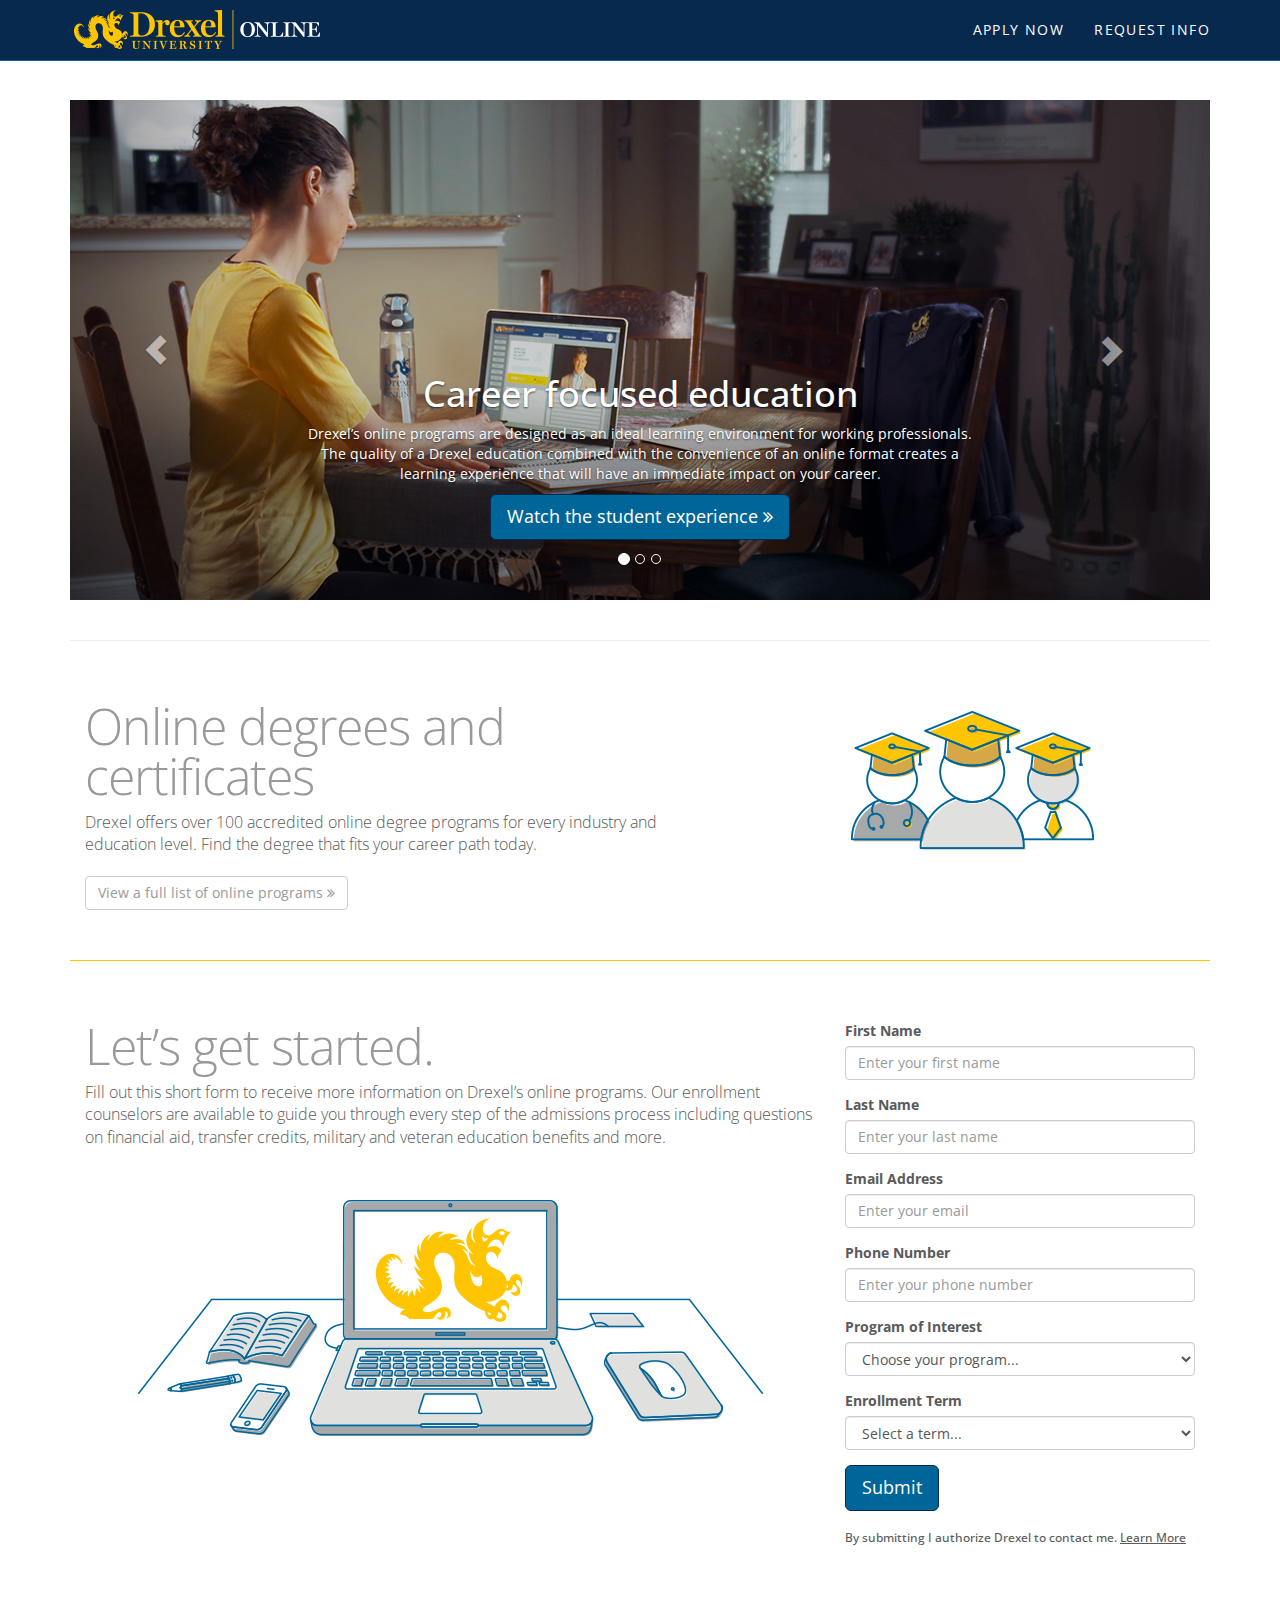
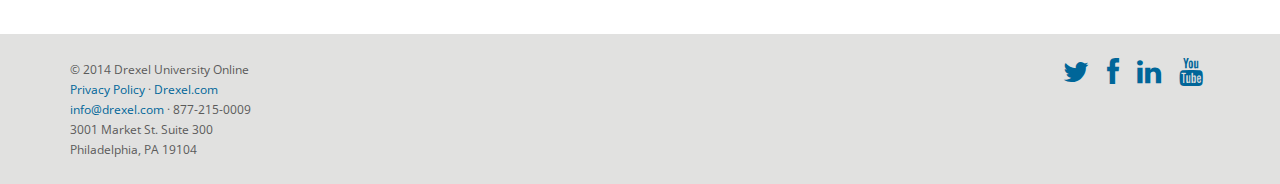
==== index-v2.html @ 42f7f152 "video uploads" ====
<!DOCTYPE html>
<html lang="en">
  <head>
    <meta charset="utf-8">
    <meta http-equiv="X-UA-Compatible" content="IE=edge">
    <meta name="viewport" content="width=device-width, initial-scale=1">
    <title>The Drexel Online Difference</title>

    <!-- Bootstrap -->
    <link href="css/bootstrap.min.css" rel="stylesheet">


    <!-- HTML5 Shim and Respond.js IE8 support of HTML5 elements and media queries -->
    <!-- WARNING: Respond.js doesn't work if you view the page via file:// -->
    <!--[if lt IE 9]>
      <script src="https://oss.maxcdn.com/libs/html5shiv/3.7.0/html5shiv.js"></script>
      <script src="https://oss.maxcdn.com/libs/respond.js/1.4.2/respond.min.js"></script>
    <![endif]-->
 <!-- Custom styles for this template -->
    <link href="css/custom.css" rel="stylesheet">
        <!-- Font Awesome -->
    <link href="fa/css/font-awesome.min.css" rel="stylesheet">
    <link href='http://fonts.googleapis.com/css?family=Open+Sans:400italic,400,700' rel='stylesheet' type='text/css'>

  </head>
<!-- NAVBAR
================================================== -->
  <body>
    <div class="navbar-wrapper">
      <div class="container">

        <div class="navbar navbar-inverse navbar-fixed-top" role="navigation">
          <div class="container">
            <div class="navbar-header">
              <button type="button" class="navbar-toggle" data-toggle="collapse" data-target=".navbar-collapse">
                <span class="sr-only">Toggle navigation</span>
                <span class="icon-bar"></span>
                <span class="icon-bar"></span>
                <span class="icon-bar"></span>
              </button>
              <a class="navbar-brand" href="#"><img class="img-responsive center-block" src="images/duo-logo.png" alt="Drexel University Online"> </a>
            </div>
            <div class="navbar-collapse collapse">
              <ul class="nav navbar-nav navbar-right allcaps">
                <li><a href="http://www.drexel.com/online-degrees/apply.aspx">Apply Now</a></li>
                <li><a href="#rmi">Request Info</a></li>
                
              </ul>
            </div>
          </div>
        </div>

      </div>
    </div>
    
      <div class="container">

<!-- START THE HERO IMAGE -->
        <div class="row">
          <div class="col-md-12">
    <!-- Carousel
    ================================================== -->
    <div id="myCarousel" class="carousel slide" data-ride="carousel">
      <!-- Indicators -->
      <ol class="carousel-indicators">
        <li data-target="#myCarousel" data-slide-to="0" class="active"></li>
        <li data-target="#myCarousel" data-slide-to="1"></li>
        <li data-target="#myCarousel" data-slide-to="2"></li>
      </ol>
      <div class="carousel-inner">
        <div class="item active">
          <img src="images/slide1.jpg" alt="Student experience">
          <div class="container">
            <div class="carousel-caption">
              <h1>Career focused education</h1>
              <p>Drexel&rsquo;s online programs are designed as an ideal learning environment for working professionals. The quality of a Drexel education combined with the convenience of an online format creates a learning experience that will have an immediate impact on your career.</p>
              <p><a class="btn btn-primary btn-lg" href="https://www.youtube.com/watch?v=v9ktW3NA2yA&feature=youtu.be" data-toggle="lightbox">
  Watch the student experience <i class="fa fa-angle-double-right"></i></a></p>
            </div>
          </div>
        </div>
        <div class="item">
        <img src="images/slide2.jpg" alt="Partner experience">
          <div class="container">
            <div class="carousel-caption">
              <h1>Friends in high places</h1>
              <p>Building on the foundation of one of the most successful cooperative education programs, Drexel Online has partnered with over 600 organizations to offer employees reduced tuition rates and opportunities for professional development. Through these relationships, Drexel is able to cater curriculum to industry demands, and ensure that students are highly qualified upon graduation.</p>
              <p><a class="btn btn-primary btn-lg" href="http://www.youtube.com/watch?v=HzpgkCZdiCY&feature=youtu.be" data-toggle="lightbox">
  Watch the partner experience <i class="fa fa-angle-double-right"></i></a></p>
            </div>
          </div>
        </div>
        <div class="item">
          <img src="images/slide3.jpg" alt="Faculty experience">
          <div class="container">
            <div class="carousel-caption">
              <h1>The best of both worlds</h1>
              <p>With a growing 124 acre campus in Philadelphia, Drexel University is a regionally accredited, comprehensive global research institution. Drexel offers over 100 programs online in health care, technology, business, engineering, education and more. With the same renowned faculty, curriculum, and degree available on-campus or online, Drexel offers quality education for working professionals.</p>
              <p><a class="btn btn-primary btn-lg" href="https://www.youtube.com/watch?v=LhX15o3gxD0&feature=youtu.be" data-toggle="lightbox">
  Watch the faculty experience <i class="fa fa-angle-double-right"></i>
</a></p>

            </div>
          </div>
        </div>
      </div>
      <a class="left carousel-control" href="#myCarousel" role="button" data-slide="prev"><span class="glyphicon glyphicon-chevron-left"></span></a>
      <a class="right carousel-control" href="#myCarousel" role="button" data-slide="next"><span class="glyphicon glyphicon-chevron-right"></span></a>
    </div><!-- /.carousel -->

    


          </div>
        </div>
      </div>
  

    <!-- Wrap the rest of the page in another container to center all the content. -->

    <div class="container" id="about">

<!-- START THE FEATURETTES -->
 <hr class="featurette-divider">

      <div class="row featurette">
        <div class="col-md-7">
          <h2 class="featurette-heading text-muted">Online degrees and certificates</h2>
          <p class="lead">Drexel offers over 100 accredited online degree programs for every industry and education level. Find the degree that fits your career path today.</p>
          <p><a class="btn btn-default" href="http://www.drexel.com/online-degrees/degrees.aspx" role="button">View a full list of online programs <i class="fa fa-angle-double-right"></i></a></p>
        </div>
        <div class="col-md-5">
          <img class="featurette-image img-responsive center-block" src="images/icon3.png" alt="Laptop">
        </div>
      </div>


     
      <hr class="featurette-hr">

      <div class="row featurette">
        <div class="col-md-8">
          <h2 class="featurette-heading text-muted" id="rmi">Let&rsquo;s get started.</h2>
          <p class="lead">Fill out this short form to receive more information on Drexel&rsquo;s online programs. Our enrollment counselors are available to guide you through every step of the admissions process including questions on financial aid, transfer credits, military and veteran education benefits and more.</p>
                   <img class="featurette-image img-responsive center-block" src="images/rmi-icon.png" alt="Phone and Letter">
        </div>

        <!-- REQUEST MORE INFORMATION FORM HERE -->

        <div class="col-md-4">
<form class="rmi" role="form">
  <div class="form-group">
    <label for="InputFname1">First Name</label>
    <input type="text" class="form-control" id="InputFname1" placeholder="Enter your first name">
  </div>
    <div class="form-group">
    <label for="InputLname1">Last Name</label>
    <input type="text" class="form-control" id="InputLname1" placeholder="Enter your last name">
  </div>
  <div class="form-group">
    <label for="InputEmail1">Email Address</label>
    <input type="email" class="form-control" id="InputEmail1" placeholder="Enter your email">
  </div>
  <div class="form-group">
    <label for="InputPhone1">Phone Number</label>
    <input type="tel" class="form-control" id="InputPhone1" placeholder="Enter your phone number">
  </div>
  <div class="form-group">
    <label for="InputDegree1">Program of Interest</label>
  <select name="ctl00$cpSidebar$shortRMI$ddlProgram" onchange="$.fn.popUpSubmitOverlay();setTimeout('__doPostBack(\'ctl00$cpSidebar$shortRMI$ddlProgram\',\'\')', 0)" id="ctl00_cpSidebar_shortRMI_ddlProgram" class="form-control SFid~00N30000001Zg5C~~ dynamicDropdown inputError" title="Please pick a program" required="required">
    <option selected="selected" value="" disabled="disabled">Choose your program...</option>
    <option value="69   ">Adult-Gerontology Acute Care Nurse Practitioner Post-Graduate Certificate</option>
    <option value="75   ">Advanced Certificate of Information Studies and Technology</option>
    <option value="101  ">BS in Business Administration</option>
    <option value="66   ">BS in Communication</option>
    <option value="39   ">BS in Communications and Applied Technology</option>
    <option value="41   ">BS in Computing and Security Technology</option>
    <option value="86   ">BS in Criminology and Justice Studies</option>
    <option value="58   ">BS in Education</option>
    <option value="73   ">BS in General Studies - Individualized Studies</option>
    <option value="43   ">BS in General Studies with a minor in Business</option>
    <option value="62   ">BS in Health Services Administration</option>
    <option value="84   ">BS in Professional Studies</option>
    <option value="95   ">BS in Property Management</option>
    <option value="56   ">BS in Psychology</option>
    <option value="179">Certificate in Advanced Practice in Hand and Upper Quarter Rehabilitation</option>
    <option value="163">Certificate in Advanced Practice in Pediatric Rehabilitation</option>
    <option value="65   ">Certificate in Complementary and Integrative Therapies</option>
    <option value="76   ">Certificate in Computing Security Technology</option>
    <option value="109  ">Certificate in Creativity and Innovation</option>
    <option value="165">Certificate in Cybersecurity, Law and Policy</option>
    <option value="108  ">Certificate in Emergency Management</option>
    <option value="32   ">Certificate in Epidemiology and Biostatistics</option>
    <option value="140">Certificate in Forensic Trends and Issues in Contemporary Healthcare</option>
    <option value="142">Certificate in Fundamentals of Property Management   </option>
    <option value="105  ">Certificate in Gaming and Casino Operation</option>
    <option value="149">Certificate in Global Health</option>
    <option value="57   ">Certificate in Healthcare Informatics</option>
    <option value="166">Certificate in Integrated Nursing Care of Autism Spectrum Disorders</option>
    <option value="153">Certificate in LGBT Health</option>
    <option value="92   ">Certificate in Mathematics Learning and Teaching</option>
    <option value="74   ">Certificate in Medical Billing and Coding</option>
    <option value="162">Certificate in Medical Product Design and Device Development</option>
    <option value="60   ">Certificate in Retail Leadership</option>
    <option value="181">Certificate of Advanced Study in Holistic Hospice and Palliative Care</option>
    <option value="177">Certificate of Advanced Study in Integrative Addiction Therapies</option>
    <option value="52   ">Certificate of Study in Clinical Research</option>
    <option value="183">Doctor of Health Science in Rehabilitation Sciences</option>
    <option value="132  ">Doctor of Nursing Practice</option>
    <option value="176">Doctor of Nursing Practice Cohort</option>
    <option value="158">Ed.D. in Educational Leadership and Management</option>
    <option value="148">Family Nurse Practitioner Post-Graduate Certificate</option>
    <option value="178">Graduate Certificate Applied Behavior Analysis</option>
    <option value="141">Graduate Certificate in Adult Education (SoTAPS UG)</option>
    <option value="112  ">Graduate Certificate in Advanced Teaching and Curriculum</option>
    <option value="123  ">Graduate Certificate in Autism Spectrum Disorders</option>
    <option value="110  ">Graduate Certificate in Community College Admin and Leadership</option>
    <option value="97   ">Graduate Certificate in Construction Management</option>
    <option value="106  ">Graduate Certificate in Creativity and Innovation</option>
    <option value="102  ">Graduate Certificate in E-Learning Leadership</option>
    <option value="152">Graduate Certificate in Educational Policy</option>
    <option value="03   ">Graduate Certificate in Engineering Management</option>
    <option value="107  ">Graduate Certificate in Gaming and Casino Operations</option>
    <option value="174">Graduate Certificate in Health Care Compliance</option>
    <option value="104  ">Graduate Certificate in Homeland Security Management</option>
    <option value="127  ">Graduate Certificate in Learning in Game-Based Environments</option>
    <option value="175">Graduate Certificate in NCAA Compliance and Sports Law</option>
    <option value="103  ">Graduate Certificate in Real Estate</option>
    <option value="133  ">Graduate Certificate in Special Education Leadership</option>
    <option value="111  ">Graduate Certificate in Student Development and Affairs</option>
    <option value="113  ">Graduate Certificate in Sustainable Green Construction</option>
    <option value="128  ">Graduate Education Non-Matriculated</option>
    <option value="138  ">Graduate Intern Teaching Certification - Secondary</option>
    <option value="34   ">Graduate Intern Teaching Certification – Grades PreK-4 Education</option>
    <option value="151">Human Resource Development Certificate</option>
    <option value="67   ">Innovation and Intra/Entrepreneurship in Advanced Nursing Practice Post-Graduate Certificate</option>
    <option value="188">M.S. in Applied Behavior Analysis</option>
    <option value="192">Master Health Administration</option>
    <option value="168">Master of Legal Studies</option>
    <option value="01   ">MBA</option>
    <option value="16   ">MHS in Physician Assistant Post-Professional Master’s Program</option>
    <option value="85   ">MS in Arts Administration</option>
    <option value="124  ">MS in Clinical Research for Health Professionals</option>
    <option value="12   ">MS in Clinical Research Organization and Management</option>
    <option value="98   ">MS in Communication</option>
    <option value="46   ">MS in Computer Science</option>
    <option value="93   ">MS in Construction Management</option>
    <option value="134  ">MS in Creativity and Innovation</option>
    <option value="155">MS in Education Improvement and Transformation</option>
    <option value="53   ">MS in Educational Administration &amp; Leadership (Principal Certifications Available) </option>
    <option value="05   ">MS in Electrical Engineering</option>
    <option value="04   ">MS in Engineering Management</option>
    <option value="100  ">MS in Engineering Technology</option>
    <option value="54   ">MS in Global and International Education</option>
    <option value="130  ">MS in Health Informatics</option>
    <option value="45   ">MS in Higher Education</option>
    <option value="91   ">MS in Hospitality Management</option>
    <option value="77   ">MS in Human Resource Development</option>
    <option value="10   ">MS in Information Systems</option>
    <option value="78   ">MS in Learning Technologies</option>
    <option value="11   ">MS in Library and Information Science</option>
    <option value="79   ">MS in Mathematics Learning and Teaching</option>
    <option value="88   ">MS in Professional Studies</option>
    <option value="87   ">MS in Project Management</option>
    <option value="94   ">MS in Property Management</option>
    <option value="49   ">MS in Software Engineering - Computer Science</option>
    <option value="50   ">MS in Software Engineering - IST</option>
    <option value="96   ">MS in Special Education</option>
    <option value="80   ">MS in Sport Management</option>
    <option value="180">MS in Systems Engineering</option>
    <option value="71   ">MS in Teaching, Learning and Curriculum: Advanced Studies Track</option>
    <option value="38   ">MS in Teaching, Learning and Curriculum: Teacher Certification Track - Grades PreK-4 Education</option>
    <option value="137  ">MS in Teaching, Learning and Curriculum: Teacher Certification Track - Secondary Education</option>
    <option value="182">MS in Television Management</option>
    <option value="18   ">MSN Adult-Gerontology Acute Care Nurse Practitioner</option>
    <option value="145">MSN Clinical Nurse Leader</option>
    <option value="146">MSN Family Nurse Practitioner</option>
    <option value="193">MSN in Adult-Gerontology Primary Care Nurse Practitioner</option>
    <option value="20   ">MSN in Clinical Trials Research</option>
    <option value="63   ">MSN in Innovation and Intra-Entrepreneurship in Advanced Nursing Practice</option>
    <option value="21   ">MSN in Leadership in Health Systems Management</option>
    <option value="22   ">MSN in Nursing Education and Faculty Role</option>
    <option value="187">MSN Pediatric Acute Care Nurse Practitioner</option>
    <option value="185">MSN Pediatric Primary Care and Pediatric Acute Care Nurse Practitioner (Dual Option)</option>
    <option value="131  ">MSN Pediatric Primary Care Nurse Practitioner</option>
    <option value="23   ">MSN Psychiatric Mental Health Nurse Practitioner</option>
    <option value="72   ">MSN Women’s Health/Gender Related Nurse Practitioner</option>
    <option value="68   ">Nursing Education and Faculty Role Post-Graduate Certificate</option>
    <option value="184">Pediatric Acute Care Nurse Practitioner Post-Graduate Certificate</option>
    <option value="147">Pediatric Primary Care Nurse Practitioner Post-Graduate Certificate</option>
    <option value="36   ">Post Bachelors Teaching Certification - Grades PreK-4 Education</option>
    <option value="14   ">Post-Bachelor’s Certificate in Leadership in Health Systems Management</option>
    <option value="15   ">Post-Bachelor’s Certificate in Nursing Education and Faculty Role</option>
    <option value="64   ">Post-Bachelors Certificate in Innovation and Intra/Entre in Advanced Practice</option>
    <option value="139  ">Post-Bachelors Teaching Certification - Secondary Education</option>
    <option value="116  ">Post-Master's Archival Studies Specialist Program</option>
    <option value="114  ">Post-Master's Competitive Intelligence/Knowledge Mgmt Studies Specialist Program</option>
    <option value="117  ">Post-Master's Digital Libraries Studies Specialist Program</option>
    <option value="115  ">Post-Master's Youth Services Specialist Program</option>
    <option value="156">Professional Development Certificates</option>
    <option value="70   ">Psychiatric Mental Health Nurse Practitioner Post-Graduate Certificate</option>
    <option value="129  ">Quantitative Principles for Clinical Research Certificate</option>
    <option value="31   ">RN-BSN</option>
    <option value="24   ">RN-MSN Bridge Program</option>
    <option value="154">School Principal Certification</option>
    <option value="118  ">Special Education Certification Program</option>
    <option value="35   ">Teaching - Instructional Tech Specialist Certificate</option>
    <option value="33   ">Teaching Certificate - TESL</option>
    <option value="164">Women's Health/Gender Related Nurse Practitioner Post-Graduate Certificate</option>
</select>
</div>
  <div class="form-group">
    <label for="InputTerm1">Enrollment Term</label>
<select name="ctl00$cpSidebar$shortRMI$ddlTerm" id="ctl00_cpSidebar_shortRMI_ddlTerm" title="Pick a term" required="required" class="form-control inputError">
    <option value="" disabled="disabled" selected="selected">Select a term...</option>
    <option value="201415">Fall 2014</option>
    <option value="201425">Winter 2015</option>
    <option value="201435">Spring 2015</option>
    <option value="201515">Fall 2015</option>
    <option value="201535">Spring 2016</option>

  </select>
</div>

  <button type="submit" class="btn btn-primary btn-lg">Submit</button>
</form>  
        <h6 class="tooltip-disclaimer">By submitting I authorize Drexel to contact me. <u data-toggle="tooltip" data-original-title="I authorize Drexel University to contact me by telephone and text message at the telephone number provided above, regarding Drexel University’s educational programs.">Learn More</u></h6>
 </div>
    </div>

      <!-- /END THE FEATURETTES -->
    </div><!-- /.container -->

</div>
      <!-- FOOTER -->
      <footer>
        <div class="footer">
          <div class="container">
            <div class="row">
  <div class="col-sm-4 col-sm-push-8">
            <div class="social-icons">
        <a href="https://twitter.com/drexelonline" target="_blank"><i class="fa fa-twitter fa-2x"></i></a> <a href="https://www.facebook.com/DrexelUniversityOnline" target="_blank"><i class="fa fa-facebook fa-2x"></i></a> <a href="http://www.linkedin.com/company/2424216" target="_blank"><i class="fa fa-linkedin fa-2x"></i></a> <a href="https://www.youtube.com/user/DrexelOnline" target="_blank"><i class="fa fa-youtube fa-2x"></i></a></div></div>
    
         <div class="col-sm-8 col-sm-pull-4"> <span class="small">&copy; 2014 Drexel University Online <br /> <a href="http://www.drexel.com/privacy.aspx">Privacy Policy</a> &middot; <a href="http://www.drexel.com/">Drexel.com</a><br />
   <a href="mailto:info@drexel.com">info@drexel.com</a> &middot; 877-215-0009 <br /> 3001 Market St. Suite 300<br /> Philadelphia, PA 19104</span></div>
        </div></div>
      </footer>


    <!-- jQuery (necessary for Bootstrap's JavaScript plugins) -->
    <script src="https://ajax.googleapis.com/ajax/libs/jquery/1.11.0/jquery.min.js"></script>
    <!-- Include all compiled plugins (below), or include individual files as needed -->
    <script src="js/bootstrap.js"></script>
    <script type="text/javascript" src="js/retina.min.js"></script>
    <script src="js/ekko-lightbox.js"></script>
    <script type="text/javascript">
            $(document).ready(function ($) {
                // delegate calls to data-toggle="lightbox"
                $(document).delegate('*[data-toggle="lightbox"]', 'click', function(event) {
                    event.preventDefault();
                    return $(this).ekkoLightbox({
                        onShown: function() {
                            if (window.console) {
                                return console.log('Checking our the events huh?');
                            }
                        }
                    });
                });

                //Programatically call
                $('#open-image').click(function (e) {
                    e.preventDefault();
                    $(this).ekkoLightbox();
                });
                $('#open-youtube').click(function (e) {
                    e.preventDefault();
                    $(this).ekkoLightbox();
                });

            });
        </script>
        
<script type="text/javascript">
$(document).ready(function(){
    $(".tooltip-disclaimer u").tooltip({
        placement : 'bottom'
    });
});
</script>
  </body>
</html>
---- css/custom.css ----
/* GLOBAL STYLES
-------------------------------------------------- */
/* Padding below the footer and lighter body text */
html {
  position: relative;
  min-height: 100%;
}
::selection { background:#FFC600; color:#FFFFFF; }
::-moz-selection { background:#FFC600; color:#FFFFFF; }
::-webkit-selection { background:#FFC600; color:#FFFFFF; }
body {
  padding-top: 100px;
  padding-bottom: 40px;
  margin-bottom: 150px;
  font-family: "Open Sans", Helvetica, Arial, sans-serif;
  color: #5a5a5a;
}

a {
  color: #006699;
  text-decoration: none;
}
a:hover,
a:focus {
  color: #07294D;
  text-decoration: underline;
}
.form-control:focus {
  border-color: #006699;
  outline: 0;
  -webkit-box-shadow: inset 0 1px 1px rgba(0,0,0,.075), 0 0 8px rgba(0, 102, 153, .6);
          box-shadow: inset 0 1px 1px rgba(0,0,0,.075), 0 0 8px rgba(0, 102, 153, .6);
}
.btn-default {
  color: #999;
}

.btn-primary {
  color: #fff;
  background-color: #006699;
  border-color: #07294D;
}
.btn-primary:hover,
.btn-primary:focus,
.btn-primary:active,
.btn-primary.active,
.open .dropdown-toggle.btn-primary {
  color: #fff;
  background-color: #07294D;
  border-color: #07294d;
}

.allcaps {
  text-transform: uppercase;
}

.navbar-inverse {
  background-color: #07294D;
    border-color: #006699;
}
.navbar-inverse .navbar-brand {
  height: 65px;
  margin-top: -5px;
}
.navbar-inverse .navbar-brand:hover,
.navbar-inverse .navbar-brand:focus {
  color: #FFC600;
  background-color: transparent;
}
.navbar-toggle {
  margin-top: 12px;
}
.navbar-inverse .navbar-toggle {
  border-color: #006699;
}
.navbar-inverse .navbar-toggle:hover,
.navbar-inverse .navbar-toggle:focus {
  background-color: #006699;
}
.navbar-inverse .navbar-collapse,
.navbar-inverse .navbar-form {
  border-color: #006699;
}
.navbar-inverse .navbar-nav > li > a {
  color: #FFF;
  letter-spacing: 0.1em;
}
.navbar-inverse .navbar-nav > li > a:hover,
.navbar-inverse .navbar-nav > li > a:focus {
  color: #FFC600;
  background-color: transparent;
}
.navbar-right {
  margin-top: 5px;
}
.subhead {
  font-weight: bold;
  color: #006699;
}
.col-centered {
  float: none;
margin: 0 auto
}
.video-container {
    position: relative;
    padding-bottom: 56.25%;
    padding-top: 35px;
    height: 0;
    overflow: hidden;
}
.video-container iframe {
    position: absolute;
    top:0;
    left: 0;
    width: 100%;
    height: 100%;
}
/* CUSTOMIZE THE CAROUSEL
-------------------------------------------------- */

/* Carousel base class */
.carousel {
  margin-bottom: 20px;
}
/* Since positioning the image, we need to help out the caption */
.carousel-caption {
  z-index: 10;
}

/* Declare heights because of positioning of img element */
.carousel .item {

  background-color: #777;
}
.carousel-inner > .item > img {

  top: 0;
  left: 0;


}


.social-icons {
  letter-spacing: 0.5em;
  padding-bottom: 20px;
}
 .footer {
  padding: 25px 0px;
  background-color: #e1e1e0;
  position: absolute;
  bottom: 0;
  width: 100%;
  /* Set the fixed height of the footer here */
  height: 150px;
 }
/* Featurettes
------------------------- */

.rmi {
  margin-top: 20px;
  margin-bottom: 20px;
}
.featurette-hr {
  border-top: 1px solid #ffc600;
}

/* Thin out the marketing headings */
.featurette-heading {
  font-weight: 300;
  line-height: 1;
  letter-spacing: -1px;
}

.featurette {
  margin: 0px 0px;
}
.lead {
  margin-bottom: 20px;
  font-size: 16px;
  font-weight: 200;
  line-height: 1.4;
}
.tooltip-inner {
  background-color: #5a5a5a;
}
.tooltip.bottom .tooltip-arrow {
  border-bottom-color: #5a5a5a;
}

/* RESPONSIVE CSS
-------------------------------------------------- */

@media (min-width: 768px) {

  .featurette-heading {
    font-size: 50px;
  }
  .subhead {
    font-size: 18px;
  }
  .navbar-inverse .navbar-brand {
  font-size: 22px;
}
.featurette {
  margin: 40px 0px;

}
.lead {
    font-size: 16px;
  }
  .social-icons {
    text-align: right;
  }
}

  
@media (max-width: 767px) {
   .footer {
  padding: 25px 10px;
  /* Set the fixed height of the footer here */
  height: 200px;
 }
 body {
  margin-bottom: 200px;
}
}
@media (max-width: 450px) {
  .navbar-inverse .navbar-brand {
  width: 250px;
  height: 55px;
}
}
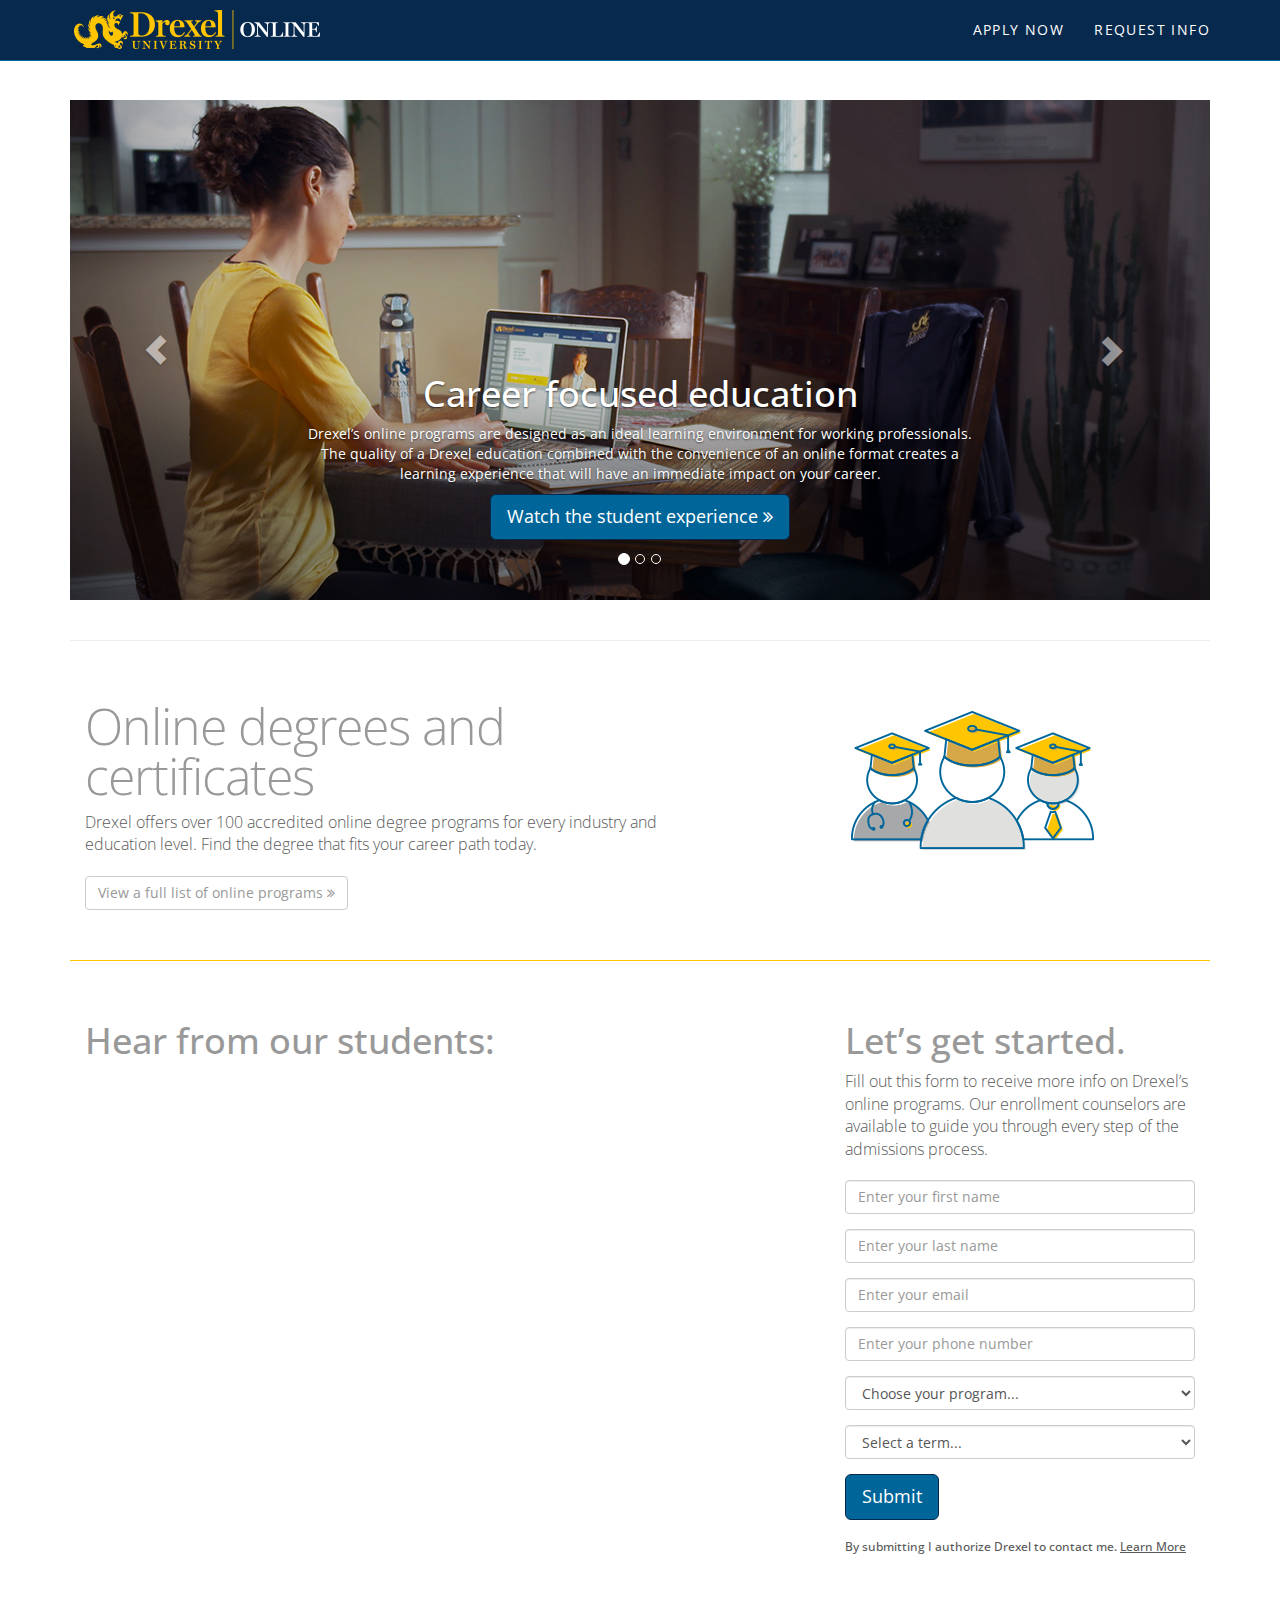
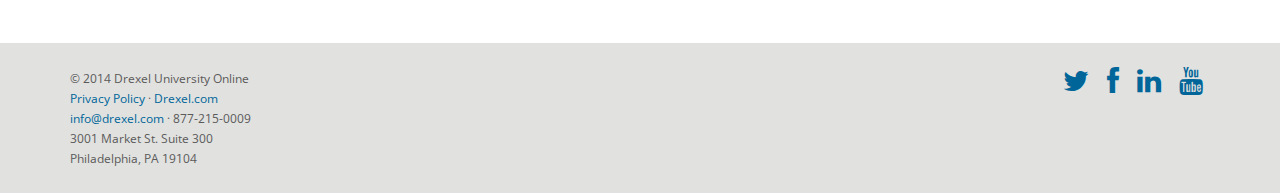
==== commit 4e9028e5: "new student video" ====
--- a/index-v2.html
+++ b/index-v2.html
@@ -140,33 +140,36 @@
 
       <div class="row featurette">
         <div class="col-md-8">
-          <h2 class="featurette-heading text-muted" id="rmi">Let&rsquo;s get started.</h2>
-          <p class="lead">Fill out this short form to receive more information on Drexel&rsquo;s online programs. Our enrollment counselors are available to guide you through every step of the admissions process including questions on financial aid, transfer credits, military and veteran education benefits and more.</p>
-                   <img class="featurette-image img-responsive center-block" src="images/rmi-icon.png" alt="Phone and Letter">
+        <h1 class="text-muted">Hear from our students:</h1>
+          <div class="video-container">
+          <iframe width="760" height="428" src="http://www.youtube.com/embed/7mvwOSqy_RM?rel=0" frameborder="0" allowfullscreen></iframe>
+        </div>
         </div>
 
         <!-- REQUEST MORE INFORMATION FORM HERE -->
 
         <div class="col-md-4">
+          <h1 class="text-muted" id="rmi">Let&rsquo;s get started.</h1>
+          <p class="lead">Fill out this form to receive more info on Drexel&rsquo;s online programs. Our enrollment counselors are available to guide you through every step of the admissions process.</p>
 <form class="rmi" role="form">
   <div class="form-group">
-    <label for="InputFname1">First Name</label>
+    <label for="InputFname1" class="hidden">First Name</label>
     <input type="text" class="form-control" id="InputFname1" placeholder="Enter your first name">
   </div>
     <div class="form-group">
-    <label for="InputLname1">Last Name</label>
+    <label for="InputLname1" class="hidden">Last Name</label>
     <input type="text" class="form-control" id="InputLname1" placeholder="Enter your last name">
   </div>
-  <div class="form-group">
-    <label for="InputEmail1">Email Address</label>
+  <div class="form-group" >
+    <label for="InputEmail1" class="hidden">Email Address</label>
     <input type="email" class="form-control" id="InputEmail1" placeholder="Enter your email">
   </div>
   <div class="form-group">
-    <label for="InputPhone1">Phone Number</label>
+    <label for="InputPhone1" class="hidden">Phone Number</label>
     <input type="tel" class="form-control" id="InputPhone1" placeholder="Enter your phone number">
   </div>
   <div class="form-group">
-    <label for="InputDegree1">Program of Interest</label>
+    <label for="InputDegree1" class="hidden">Program of Interest</label>
   <select name="ctl00$cpSidebar$shortRMI$ddlProgram" onchange="$.fn.popUpSubmitOverlay();setTimeout('__doPostBack(\'ctl00$cpSidebar$shortRMI$ddlProgram\',\'\')', 0)" id="ctl00_cpSidebar_shortRMI_ddlProgram" class="form-control SFid~00N30000001Zg5C~~ dynamicDropdown inputError" title="Please pick a program" required="required">
     <option selected="selected" value="" disabled="disabled">Choose your program...</option>
     <option value="69   ">Adult-Gerontology Acute Care Nurse Practitioner Post-Graduate Certificate</option>
@@ -310,7 +313,7 @@
 </select>
 </div>
   <div class="form-group">
-    <label for="InputTerm1">Enrollment Term</label>
+    <label for="InputTerm1" class="hidden">Enrollment Term</label>
 <select name="ctl00$cpSidebar$shortRMI$ddlTerm" id="ctl00_cpSidebar_shortRMI_ddlTerm" title="Pick a term" required="required" class="form-control inputError">
     <option value="" disabled="disabled" selected="selected">Select a term...</option>
     <option value="201415">Fall 2014</option>
--- a/css/custom.css
+++ b/css/custom.css
@@ -99,7 +99,7 @@
 }
 .col-centered {
   float: none;
-margin: 0 auto
+  margin: 0 auto
 }
 .video-container {
     position: relative;
@@ -129,17 +129,13 @@
 
 /* Declare heights because of positioning of img element */
 .carousel .item {
-
   background-color: #777;
 }
+
 .carousel-inner > .item > img {
-
   top: 0;
   left: 0;
-
-
-}
-
+}
 
 .social-icons {
   letter-spacing: 0.5em;
@@ -204,11 +200,12 @@
 }
 .featurette {
   margin: 40px 0px;
-
-}
+}
+
 .lead {
     font-size: 16px;
   }
+  
   .social-icons {
     text-align: right;
   }
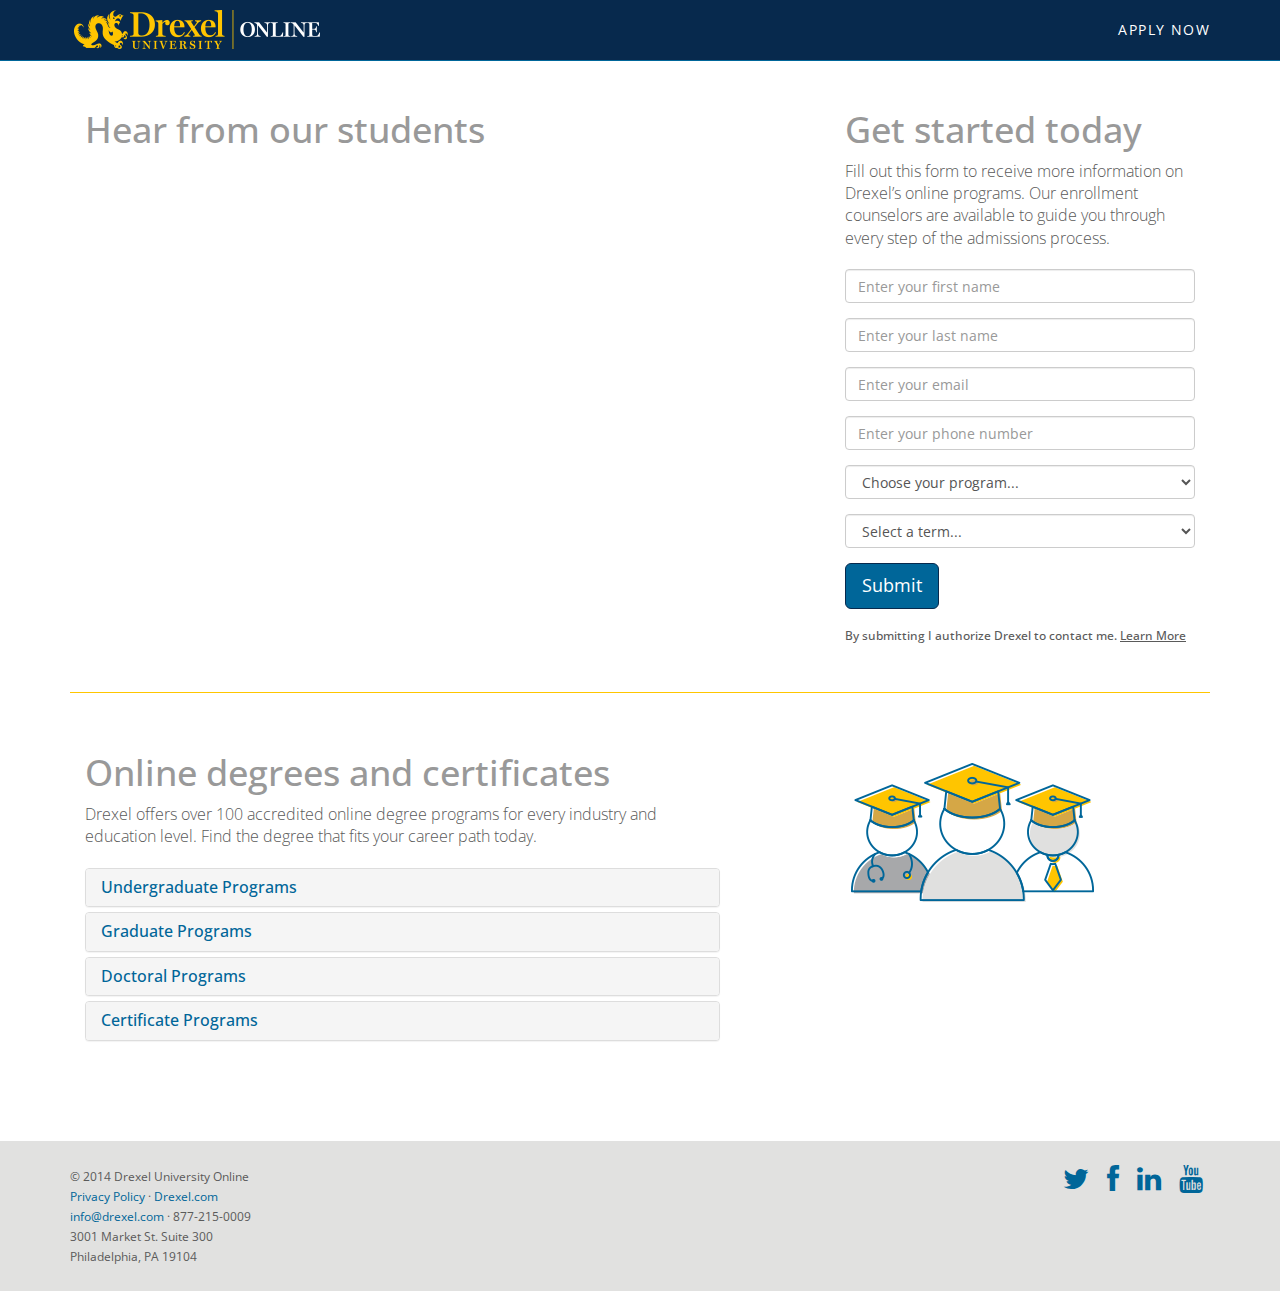
==== commit 258ae4ec: "new degree list" ====
--- a/index-v2.html
+++ b/index-v2.html
@@ -42,8 +42,8 @@
             </div>
             <div class="navbar-collapse collapse">
               <ul class="nav navbar-nav navbar-right allcaps">
+                
                 <li><a href="http://www.drexel.com/online-degrees/apply.aspx">Apply Now</a></li>
-                <li><a href="#rmi">Request Info</a></li>
                 
               </ul>
             </div>
@@ -55,92 +55,17 @@
     
       <div class="container">
 
-<!-- START THE HERO IMAGE -->
-        <div class="row">
-          <div class="col-md-12">
-    <!-- Carousel
-    ================================================== -->
-    <div id="myCarousel" class="carousel slide" data-ride="carousel">
-      <!-- Indicators -->
-      <ol class="carousel-indicators">
-        <li data-target="#myCarousel" data-slide-to="0" class="active"></li>
-        <li data-target="#myCarousel" data-slide-to="1"></li>
-        <li data-target="#myCarousel" data-slide-to="2"></li>
-      </ol>
-      <div class="carousel-inner">
-        <div class="item active">
-          <img src="images/slide1.jpg" alt="Student experience">
-          <div class="container">
-            <div class="carousel-caption">
-              <h1>Career focused education</h1>
-              <p>Drexel&rsquo;s online programs are designed as an ideal learning environment for working professionals. The quality of a Drexel education combined with the convenience of an online format creates a learning experience that will have an immediate impact on your career.</p>
-              <p><a class="btn btn-primary btn-lg" href="https://www.youtube.com/watch?v=v9ktW3NA2yA&feature=youtu.be" data-toggle="lightbox">
-  Watch the student experience <i class="fa fa-angle-double-right"></i></a></p>
-            </div>
-          </div>
-        </div>
-        <div class="item">
-        <img src="images/slide2.jpg" alt="Partner experience">
-          <div class="container">
-            <div class="carousel-caption">
-              <h1>Friends in high places</h1>
-              <p>Building on the foundation of one of the most successful cooperative education programs, Drexel Online has partnered with over 600 organizations to offer employees reduced tuition rates and opportunities for professional development. Through these relationships, Drexel is able to cater curriculum to industry demands, and ensure that students are highly qualified upon graduation.</p>
-              <p><a class="btn btn-primary btn-lg" href="http://www.youtube.com/watch?v=HzpgkCZdiCY&feature=youtu.be" data-toggle="lightbox">
-  Watch the partner experience <i class="fa fa-angle-double-right"></i></a></p>
-            </div>
-          </div>
-        </div>
-        <div class="item">
-          <img src="images/slide3.jpg" alt="Faculty experience">
-          <div class="container">
-            <div class="carousel-caption">
-              <h1>The best of both worlds</h1>
-              <p>With a growing 124 acre campus in Philadelphia, Drexel University is a regionally accredited, comprehensive global research institution. Drexel offers over 100 programs online in health care, technology, business, engineering, education and more. With the same renowned faculty, curriculum, and degree available on-campus or online, Drexel offers quality education for working professionals.</p>
-              <p><a class="btn btn-primary btn-lg" href="https://www.youtube.com/watch?v=LhX15o3gxD0&feature=youtu.be" data-toggle="lightbox">
-  Watch the faculty experience <i class="fa fa-angle-double-right"></i>
-</a></p>
-
-            </div>
-          </div>
-        </div>
-      </div>
-      <a class="left carousel-control" href="#myCarousel" role="button" data-slide="prev"><span class="glyphicon glyphicon-chevron-left"></span></a>
-      <a class="right carousel-control" href="#myCarousel" role="button" data-slide="next"><span class="glyphicon glyphicon-chevron-right"></span></a>
-    </div><!-- /.carousel -->
-
-    
-
-
-          </div>
-        </div>
-      </div>
-  
+
 
     <!-- Wrap the rest of the page in another container to center all the content. -->
 
-    <div class="container" id="about">
+
 
 <!-- START THE FEATURETTES -->
- <hr class="featurette-divider">
-
-      <div class="row featurette">
-        <div class="col-md-7">
-          <h2 class="featurette-heading text-muted">Online degrees and certificates</h2>
-          <p class="lead">Drexel offers over 100 accredited online degree programs for every industry and education level. Find the degree that fits your career path today.</p>
-          <p><a class="btn btn-default" href="http://www.drexel.com/online-degrees/degrees.aspx" role="button">View a full list of online programs <i class="fa fa-angle-double-right"></i></a></p>
-        </div>
-        <div class="col-md-5">
-          <img class="featurette-image img-responsive center-block" src="images/icon3.png" alt="Laptop">
-        </div>
-      </div>
-
-
-     
-      <hr class="featurette-hr">
 
       <div class="row featurette">
         <div class="col-md-8">
-        <h1 class="text-muted">Hear from our students:</h1>
+        <h1 class="text-muted video-header">Hear from our students</h1>
           <div class="video-container">
           <iframe width="760" height="428" src="http://www.youtube.com/embed/7mvwOSqy_RM?rel=0" frameborder="0" allowfullscreen></iframe>
         </div>
@@ -149,8 +74,8 @@
         <!-- REQUEST MORE INFORMATION FORM HERE -->
 
         <div class="col-md-4">
-          <h1 class="text-muted" id="rmi">Let&rsquo;s get started.</h1>
-          <p class="lead">Fill out this form to receive more info on Drexel&rsquo;s online programs. Our enrollment counselors are available to guide you through every step of the admissions process.</p>
+          <h1 class="text-muted" id="rmi">Get started today</h1>
+          <p class="lead">Fill out this form to receive more information on Drexel&rsquo;s online programs. Our enrollment counselors are available to guide you through every step of the admissions process.</p>
 <form class="rmi" role="form">
   <div class="form-group">
     <label for="InputFname1" class="hidden">First Name</label>
@@ -330,11 +255,94 @@
         <h6 class="tooltip-disclaimer">By submitting I authorize Drexel to contact me. <u data-toggle="tooltip" data-original-title="I authorize Drexel University to contact me by telephone and text message at the telephone number provided above, regarding Drexel University’s educational programs.">Learn More</u></h6>
  </div>
     </div>
-
+      <hr class="featurette-hr">
+
+      <div class="row featurette">
+        <div class="col-md-7">
+          <h1 class="text-muted">Online degrees and certificates</h1>
+          <p class="lead">Drexel offers over 100 accredited online degree programs for every industry and education level. Find the degree that fits your career path today.</p>
+          
+                  <div class="panel-group" id="accordion">
+  <div class="panel panel-default">
+    <div class="panel-heading">
+      <h4 class="panel-title">
+        <a data-toggle="collapse" data-parent="#accordion" href="#collapseOne">
+          Undergraduate Programs
+        </a>
+      </h4>
+    </div>
+    <div id="collapseOne" class="panel-collapse collapse">
+      <div class="panel-body">
+       <ul style="list-style-type:none;">
+        <li class="degree-list-item">Business Administration</li>
+<li class="degree-list-item">Property Management</li>
+<li class="degree-list-item">Communication</li>
+<li class="degree-list-item">Communications and Applied Technology</li>
+<li class="degree-list-item">Criminology and Justice Studies</li>
+<li class="degree-list-item">Education</li>
+<li class="degree-list-item">General Studies - Individualized Studies</li>
+<li class="degree-list-item">General Studies with a minor in Business</li>
+<li class="degree-list-item">Health Services Administration</li>
+<li class="degree-list-item">RN to BSN</li>
+<li class="degree-list-item">Professional Studies</li>
+<li class="degree-list-item">Psychology</li>
+<li class="degree-list-item">Computing and Security Technology</li>
+</ul>
+      </div>
+    </div>
+  </div>
+  <div class="panel panel-default">
+    <div class="panel-heading">
+      <h4 class="panel-title">
+        <a data-toggle="collapse" data-parent="#accordion" href="#collapseTwo">
+          Graduate Programs
+        </a>
+      </h4>
+    </div>
+    <div id="collapseTwo" class="panel-collapse collapse">
+      <div class="panel-body">
+        Placeholder
+      </div>
+    </div>
+  </div>
+  <div class="panel panel-default">
+    <div class="panel-heading">
+      <h4 class="panel-title">
+        <a data-toggle="collapse" data-parent="#accordion" href="#collapseThree">
+          Doctoral Programs
+        </a>
+      </h4>
+    </div>
+    <div id="collapseThree" class="panel-collapse collapse">
+      <div class="panel-body">
+        Placeholder
+      </div>
+    </div>
+  </div>
+  <div class="panel panel-default">
+    <div class="panel-heading">
+      <h4 class="panel-title">
+        <a data-toggle="collapse" data-parent="#accordion" href="#collapseFour">
+          Certificate Programs
+        </a>
+      </h4>
+    </div>
+    <div id="collapseFour" class="panel-collapse collapse">
+      <div class="panel-body">
+        Placeholder
+      </div>
+    </div>
+  </div>
+</div>
+        </div>
+        <div class="col-md-5">
+          <img class="featurette-image img-responsive center-block" src="images/icon3.png" alt="Laptop">
+        </div>
+      </div>
       <!-- /END THE FEATURETTES -->
     </div><!-- /.container -->
 
-</div>
+
       <!-- FOOTER -->
       <footer>
         <div class="footer">
--- a/css/custom.css
+++ b/css/custom.css
@@ -9,7 +9,7 @@
 ::-moz-selection { background:#FFC600; color:#FFFFFF; }
 ::-webkit-selection { background:#FFC600; color:#FFFFFF; }
 body {
-  padding-top: 100px;
+  padding-top: 50px;
   padding-bottom: 40px;
   margin-bottom: 150px;
   font-family: "Open Sans", Helvetica, Arial, sans-serif;
@@ -49,7 +49,13 @@
   background-color: #07294D;
   border-color: #07294d;
 }
-
+.panel-title a {
+  display: block;
+  color: #006699;
+}
+.degree-list-item {
+  line-height: 2em;
+}
 .allcaps {
   text-transform: uppercase;
 }
@@ -114,6 +120,9 @@
     left: 0;
     width: 100%;
     height: 100%;
+}
+.video-header {
+  margin-bottom: 15px;
 }
 /* CUSTOMIZE THE CAROUSEL
 -------------------------------------------------- */
@@ -205,7 +214,7 @@
 .lead {
     font-size: 16px;
   }
-  
+
   .social-icons {
     text-align: right;
   }
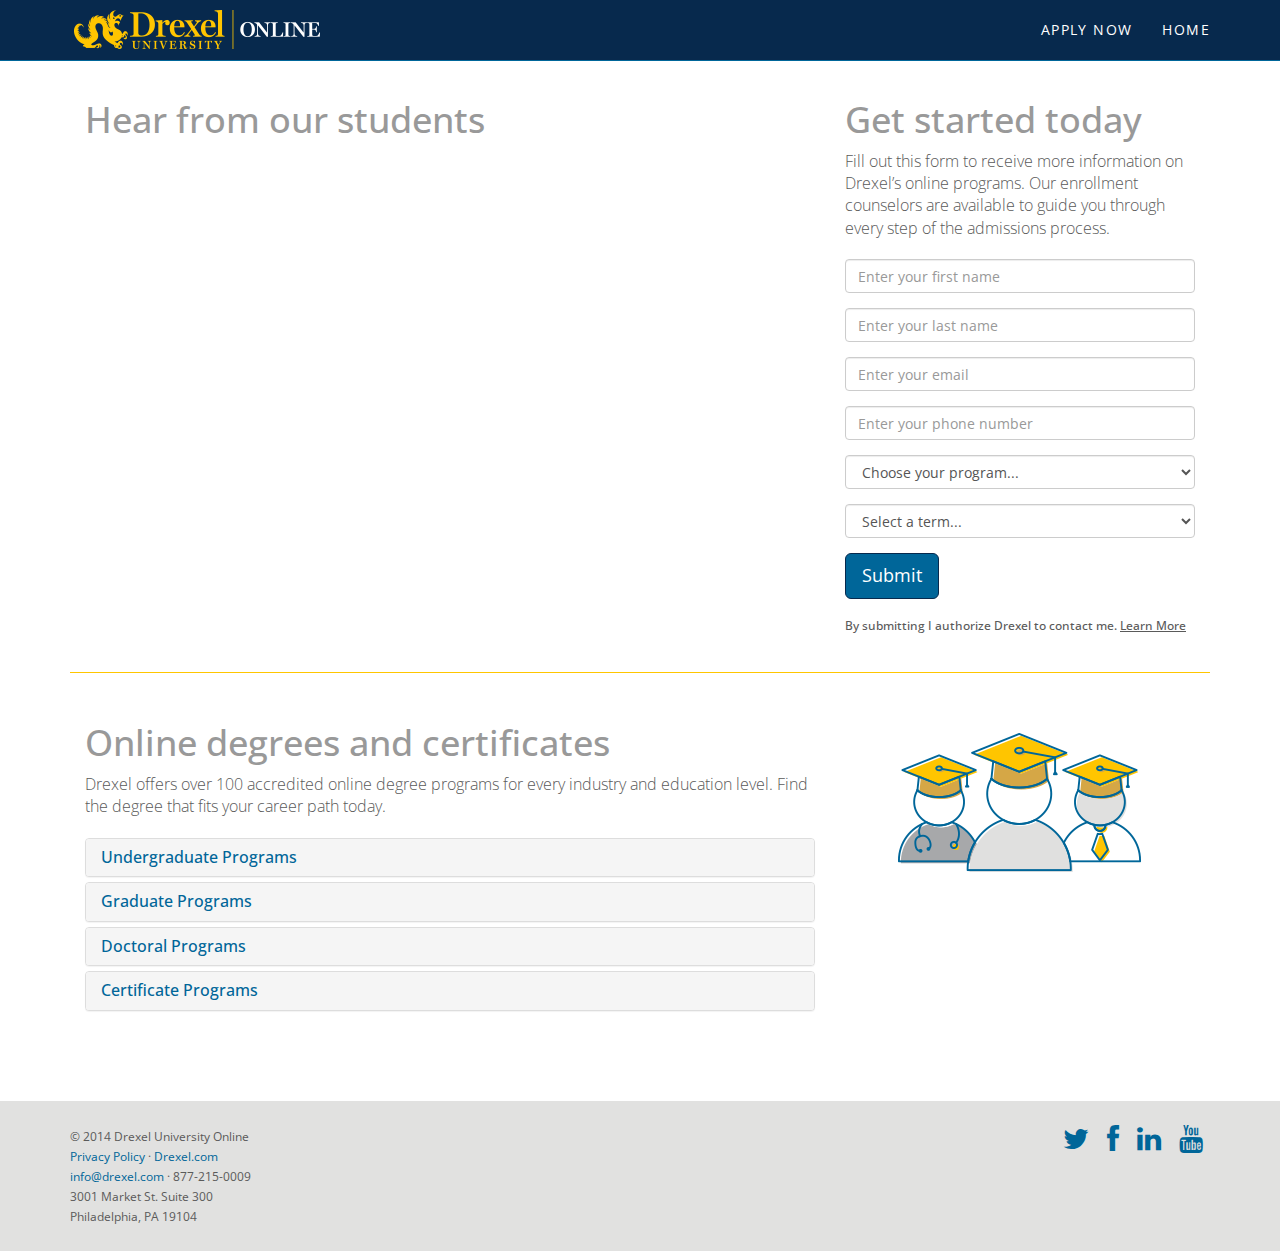
==== commit 475b6ed2: "fixes" ====
--- a/index-v2.html
+++ b/index-v2.html
@@ -42,8 +42,8 @@
             </div>
             <div class="navbar-collapse collapse">
               <ul class="nav navbar-nav navbar-right allcaps">
-                
                 <li><a href="http://www.drexel.com/online-degrees/apply.aspx">Apply Now</a></li>
+                <li><a href="http://www.drexel.com/">Home</a></li>
                 
               </ul>
             </div>
@@ -258,7 +258,7 @@
       <hr class="featurette-hr">
 
       <div class="row featurette">
-        <div class="col-md-7">
+        <div class="col-md-8">
           <h1 class="text-muted">Online degrees and certificates</h1>
           <p class="lead">Drexel offers over 100 accredited online degree programs for every industry and education level. Find the degree that fits your career path today.</p>
           
@@ -273,7 +273,7 @@
     </div>
     <div id="collapseOne" class="panel-collapse collapse">
       <div class="panel-body">
-       <ul style="list-style-type:none;">
+       <ul class="degree-list">
         <li class="degree-list-item">Business Administration</li>
 <li class="degree-list-item">Property Management</li>
 <li class="degree-list-item">Communication</li>
@@ -335,7 +335,7 @@
   </div>
 </div>
         </div>
-        <div class="col-md-5">
+        <div class="col-md-4">
           <img class="featurette-image img-responsive center-block" src="images/icon3.png" alt="Laptop">
         </div>
       </div>
--- a/css/custom.css
+++ b/css/custom.css
@@ -52,6 +52,11 @@
 .panel-title a {
   display: block;
   color: #006699;
+}
+.degree-list {
+  list-style-type: none;
+  margin-left: 10px;
+  padding-left: 0;
 }
 .degree-list-item {
   line-height: 2em;
@@ -208,7 +213,7 @@
   font-size: 22px;
 }
 .featurette {
-  margin: 40px 0px;
+  margin: 30px 0px;
 }
 
 .lead {
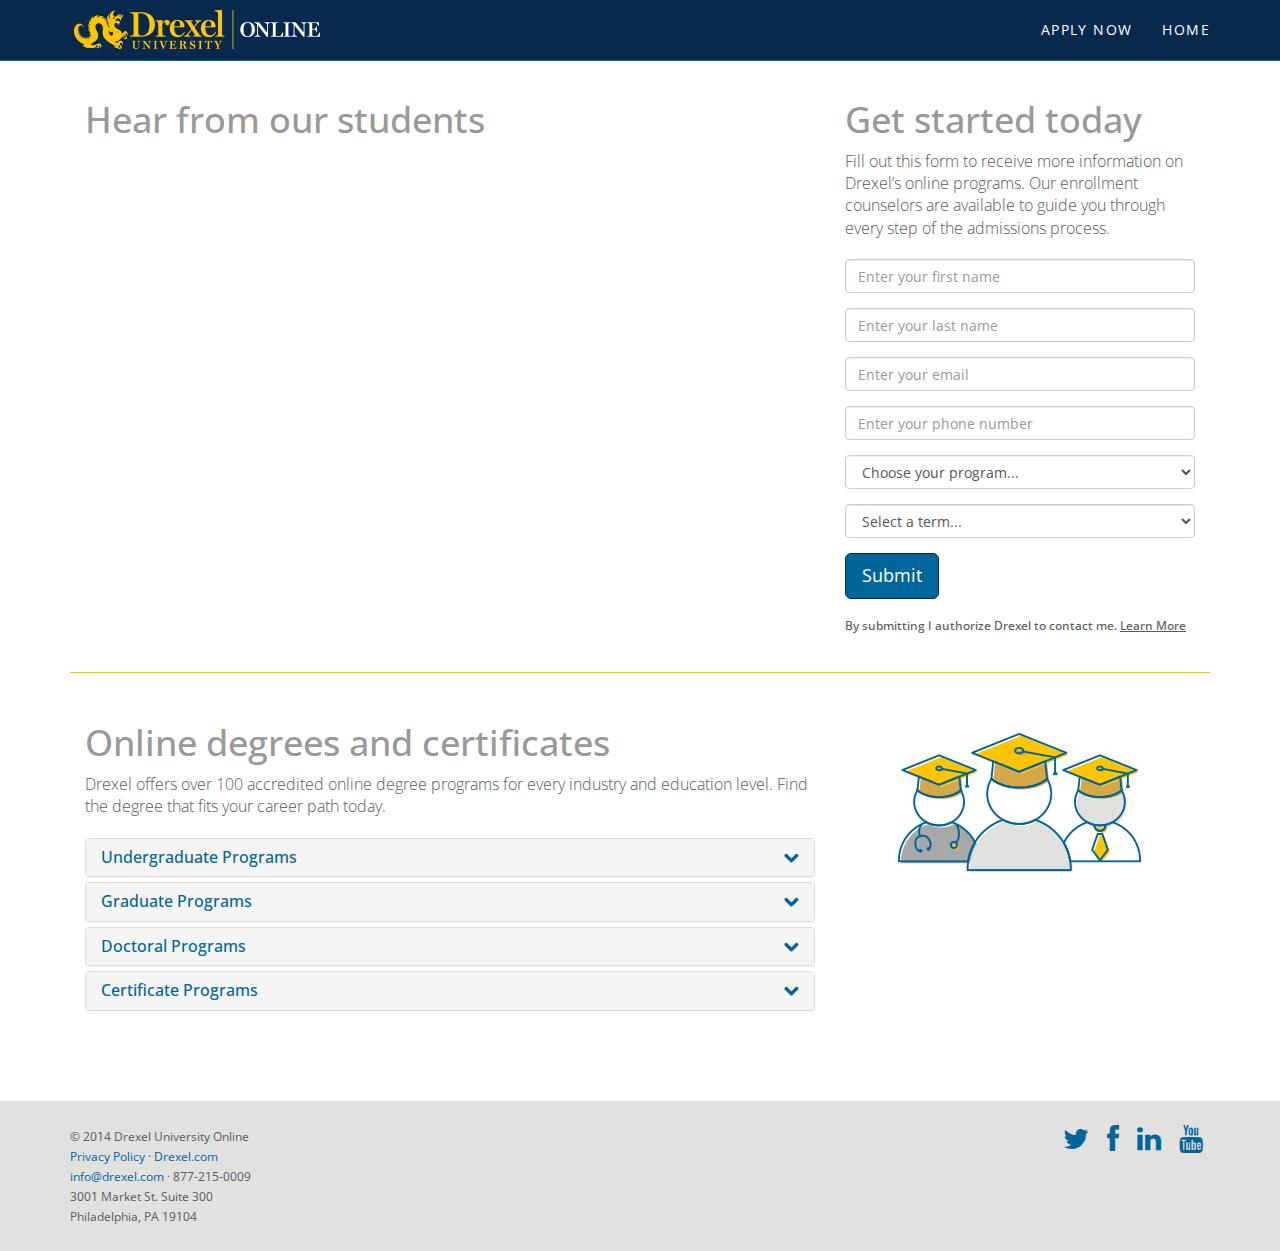
==== commit 63b814d0: "added degree list" ====
--- a/index-v2.html
+++ b/index-v2.html
@@ -64,16 +64,11 @@
 <!-- START THE FEATURETTES -->
 
       <div class="row featurette">
-        <div class="col-md-8">
-        <h1 class="text-muted video-header">Hear from our students</h1>
-          <div class="video-container">
-          <iframe width="760" height="428" src="http://www.youtube.com/embed/7mvwOSqy_RM?rel=0" frameborder="0" allowfullscreen></iframe>
-        </div>
-        </div>
+       
 
         <!-- REQUEST MORE INFORMATION FORM HERE -->
 
-        <div class="col-md-4">
+        <div class="col-md-4 col-md-push-8">
           <h1 class="text-muted" id="rmi">Get started today</h1>
           <p class="lead">Fill out this form to receive more information on Drexel&rsquo;s online programs. Our enrollment counselors are available to guide you through every step of the admissions process.</p>
 <form class="rmi" role="form">
@@ -254,6 +249,12 @@
 </form>  
         <h6 class="tooltip-disclaimer">By submitting I authorize Drexel to contact me. <u data-toggle="tooltip" data-original-title="I authorize Drexel University to contact me by telephone and text message at the telephone number provided above, regarding Drexel University’s educational programs.">Learn More</u></h6>
  </div>
+  <div class="col-md-8 col-md-pull-4">
+        <h1 class="text-muted video-header">Hear from our students</h1>
+          <div class="video-container">
+          <iframe width="760" height="428" src="http://www.youtube.com/embed/7mvwOSqy_RM?rel=0" frameborder="0" allowfullscreen></iframe>
+        </div>
+        </div>
     </div>
       <hr class="featurette-hr">
 
@@ -267,7 +268,7 @@
     <div class="panel-heading">
       <h4 class="panel-title">
         <a data-toggle="collapse" data-parent="#accordion" href="#collapseOne">
-          Undergraduate Programs
+          Undergraduate Programs <span style="float:right"><i class="fa fa-chevron-down"></i></span>
         </a>
       </h4>
     </div>
@@ -295,13 +296,89 @@
     <div class="panel-heading">
       <h4 class="panel-title">
         <a data-toggle="collapse" data-parent="#accordion" href="#collapseTwo">
-          Graduate Programs
+          Graduate Programs <span style="float:right"><i class="fa fa-chevron-down"></i></span>
         </a>
       </h4>
     </div>
     <div id="collapseTwo" class="panel-collapse collapse">
       <div class="panel-body">
-        Placeholder
+        <strong>Business</strong>
+<ul class="degree-list">
+<li class="degree-list-item">Arts Administration</li>
+<li class="degree-list-item">Communication</li>
+<li class="degree-list-item">Construction Management</li>
+<li class="degree-list-item">Creativity and Innovation</li>
+<li class="degree-list-item">Hospitality Management</li>
+<li class="degree-list-item">Professional Studies</li>
+<li class="degree-list-item">Project Management</li>
+<li class="degree-list-item">Property Management</li>
+<li class="degree-list-item">Sport Management</li>
+<li class="degree-list-item">Television Management</li>
+<li class="degree-list-item">MBA Accelerated</li>
+<li class="degree-list-item">MBA Flex</li>
+</ul>
+<strong>Clinical Research</strong>
+<ul class="degree-list">
+<li class="degree-list-item">Clinical Research for Health Professionals</li>
+<li class="degree-list-item">Clinical Research Organization and Management</li>
+</ul>
+<strong>Education</strong>
+<ul class="degree-list">
+<li class="degree-list-item">Graduate Education Non-Matriculated</li>
+<li class="degree-list-item">Creativity and Innovation</li>
+<li class="degree-list-item">Applied Behavior Analysis</li>
+<li class="degree-list-item">Education Improvement and Transformation</li>
+<li class="degree-list-item">Educational Administration &amp; Leadership (Principal Certifications Available)</li>
+<li class="degree-list-item">Global and International Education</li>
+<li class="degree-list-item">Higher Education</li>
+<li class="degree-list-item">Human Resource Development</li>
+<li class="degree-list-item">Learning Technologies</li>
+<li class="degree-list-item">Mathematics Learning and Teaching</li>
+<li class="degree-list-item">Special Education</li>
+<li class="degree-list-item">Teaching, Learning and Curriculum: Advanced Studies Track</li>
+<li class="degree-list-item">Teaching, Learning and Curriculum: Teacher Certification Track - Grades PreK-4 Education</li>
+<li class="degree-list-item">Teaching, Learning and Curriculum: Teacher Certification Track - Secondary Education</li>
+</ul>
+<strong>Engineering</strong>
+<ul class="degree-list">
+<li class="degree-list-item">Computer Science</li>
+<li class="degree-list-item">Electrical Engineering</li>
+<li class="degree-list-item">Engineering Management</li>
+<li class="degree-list-item">Engineering Technology</li>
+<li class="degree-list-item">Software Engineering - Computer Science</li>
+<li class="degree-list-item">Software Engineering - IST</li>
+<li class="degree-list-item">Systems Engineering</li>
+</ul>
+<strong>Information Science/Systems</strong>
+<ul class="degree-list">
+<li class="degree-list-item">Health Informatics</li>
+<li class="degree-list-item">Information Systems</li>
+<li class="degree-list-item">Library and Information Science</li>
+</ul>
+<strong>Legal Studies</strong>
+<ul class="degree-list">
+<li class="degree-list-item">Master of Legal Studies</li>
+</ul>
+<strong>Nursing &amp; Health Professions (MSN)</strong>
+<ul class="degree-list">
+<li class="degree-list-item">Health Administration</li>
+<li class="degree-list-item">Physician Assistant Post-Professional Master’s Program</li>
+<li class="degree-list-item">Adult-Gerontology Acute Care Nurse Practitioner</li>
+<li class="degree-list-item">Clinical Nurse Leader</li>
+<li class="degree-list-item">Family Nurse Practitioner (Individual Across the Lifespan)</li>
+<li class="degree-list-item">Adult-Gerontology Primary Care Nurse Practitioner</li>
+<li class="degree-list-item">Clinical Trials Research</li>
+<li class="degree-list-item">Innovation and Intra-Entrepreneurship in Advanced Nursing Practice</li>
+<li class="degree-list-item">Leadership in Health Systems Management</li>
+<li class="degree-list-item">Nursing Education and Faculty Role</li>
+<li class="degree-list-item">Pediatric Acute Care Nurse Practitioner</li>
+<li class="degree-list-item">Pediatric Primary Care and Pediatric Acute Care Nurse Practitioner (Dual Option)</li>
+<li class="degree-list-item">Pediatric Primary Care Nurse Practitioner</li>
+<li class="degree-list-item">Psychiatric Mental Health Nurse Practitioner</li>
+<li class="degree-list-item">Wome&rsquo;s Health/Gender Related Nurse Practitioner</li>
+<li class="degree-list-item">RN-MSN Bridge Program</li>
+</ul>
+
       </div>
     </div>
   </div>
@@ -309,13 +386,17 @@
     <div class="panel-heading">
       <h4 class="panel-title">
         <a data-toggle="collapse" data-parent="#accordion" href="#collapseThree">
-          Doctoral Programs
+          Doctoral Programs <span style="float:right"><i class="fa fa-chevron-down"></i></span>
         </a>
       </h4>
     </div>
     <div id="collapseThree" class="panel-collapse collapse">
       <div class="panel-body">
-        Placeholder
+        <ul class="degree-list">
+<li class="degree-list-item">
+       Ed.D. in Educational Leadership and Management </li>
+<li class="degree-list-item">Doctor of Health Science in Rehabilitation Sciences (DHSc) </li>
+<li class="degree-list-item">Doctor of Nursing Practice (DNP) </li></ul>
       </div>
     </div>
   </div>
@@ -323,13 +404,118 @@
     <div class="panel-heading">
       <h4 class="panel-title">
         <a data-toggle="collapse" data-parent="#accordion" href="#collapseFour">
-          Certificate Programs
+          Certificate Programs <span style="float:right"><i class="fa fa-chevron-down"></i></span>
         </a>
       </h4>
     </div>
     <div id="collapseFour" class="panel-collapse collapse">
       <div class="panel-body">
-        Placeholder
+        <strong>Business</strong>
+<ul class="degree-list">
+<li class="degree-list-item">Graduate Certificate in Construction Management</li>
+<li class="degree-list-item">Graduate Certificate in Creativity and Innovation</li>
+<li class="degree-list-item">Graduate Certificate in Engineering Management</li>
+<li class="degree-list-item">Graduate Certificate in Gaming and Casino Operations</li>
+<li class="degree-list-item">Graduate Certificate in Homeland Security Management</li>
+<li class="degree-list-item">Graduate Certificate in Real Estate</li>
+<li class="degree-list-item">Graduate Certificate in Sustainable Green Construction</li>
+<li class="degree-list-item">Certificate in Creativity and Innovation</li>
+<li class="degree-list-item">Certificate in Fundamentals of Property Management</li>
+<li class="degree-list-item">Certificate in Retail Leadership</li>
+</ul>
+<strong>Clinical Research</strong>
+<ul class="degree-list">
+<li class="degree-list-item">Certificate of Study in Clinical Research</li>
+<li class="degree-list-item">Quantitative Principles for Clinical Research Certificate</li>
+</ul>
+<strong>Education</strong>
+<ul class="degree-list">
+<li class="degree-list-item">Certificate in Mathematics Learning and Teaching</li>
+<li class="degree-list-item">Graduate Certificate Applied Behavior Analysis</li>
+<li class="degree-list-item">Graduate Certificate in Adult Education (SoTAPS UG)</li>
+<li class="degree-list-item">Graduate Certificate in Advanced Teaching and Curriculum</li>
+<li class="degree-list-item">Graduate Certificate in Autism Spectrum Disorders</li>
+<li class="degree-list-item">Graduate Certificate in Community College Admin and Leadership</li>
+<li class="degree-list-item">Graduate Certificate in Creativity and Innovation</li>
+<li class="degree-list-item">Graduate Certificate in Educational Policy</li>
+<li class="degree-list-item">Graduate Certificate in Learning in Game-Based Environments</li>
+<li class="degree-list-item">Graduate Certificate in Museum Education</li>
+<li class="degree-list-item">Graduate Certificate in Special Education Leadership</li>
+<li class="degree-list-item">Graduate Certificate in Student Development and Affairs</li>
+<li class="degree-list-item">Graduate Intern Teaching Certification - Secondary</li>
+<li class="degree-list-item">Graduate Intern Teaching Certification – Grades PreK-4 Education</li>
+<li class="degree-list-item">Human Resource Development Certificate</li>
+<li class="degree-list-item">Post Bachelors Teaching Certification - Grades PreK-4 Education</li>
+<li class="degree-list-item">Post-Bachelors Teaching Certification - Secondary Education</li>
+<li class="degree-list-item">Professional Development Certificates</li>
+<li class="degree-list-item">School Principal Certification</li>
+<li class="degree-list-item">Special Education Certification Program</li>
+<li class="degree-list-item">Teaching - Instructional Tech Specialist Certificate</li>
+<li class="degree-list-item">Teaching Certificate - TESL</li>
+</ul>
+<strong>Engineering</strong>
+<ul class="degree-list">
+<li class="degree-list-item">Certificate in Medical Product Design and Device Development</li>
+<li class="degree-list-item">Graduate Certificate in Engineering Management</li>
+</ul>
+<strong>Information Science/Systems</strong>
+<ul class="degree-list">
+<li class="degree-list-item">Advanced Certificate of Information Studies and Technology</li>
+<li class="degree-list-item">Certificate in Healthcare Informatics</li>
+<li class="degree-list-item">Post-Master's Archival Studies Specialist Program</li>
+<li class="degree-list-item">Post-Master's Competitive Intelligence/Knowledge Mgmt Studies Specialist Program</li>
+<li class="degree-list-item">Post-Master's Digital Libraries Studies Specialist Program</li>
+<li class="degree-list-item">Post-Master's Youth Services Specialist Program</li>
+
+</ul>
+<strong>Legal Studies</strong>
+<ul class="degree-list">
+<li class="degree-list-item">Graduate Certificate in Health Care Compliance</li>
+<li class="degree-list-item">Graduate Certificate in NCAA Compliance and Sports Law</li>
+</ul>
+<strong>Nursing &amp; Health Professions</strong>
+<ul class="degree-list">
+<li class="degree-list-item">Adult-Gerontology Acute Care Nurse Practitioner Post-Graduate Certificate</li>
+<li class="degree-list-item">Certificate in Advanced Practice in Hand and Upper Quarter Rehabilitation</li>
+<li class="degree-list-item">Certificate in Advanced Practice in Pediatric Rehabilitation</li>
+<li class="degree-list-item">Certificate in Complementary and Integrative Therapies</li>
+<li class="degree-list-item">Certificate in Forensic Trends and Issues in Contemporary Healthcare</li>
+<li class="degree-list-item">Certificate in Integrated Nursing Care of Autism Spectrum Disorders</li>
+<li class="degree-list-item">Certificate of Advanced Study in Holistic Hospice and Palliative Care</li>
+<li class="degree-list-item">Certificate of Advanced Study in Integrative Addiction Therapies</li>
+<li class="degree-list-item">Certificate of Advanced Study in Women’s Integrative Health</li>
+<li class="degree-list-item">Family Nurse Practitioner (Individual Across the Lifespan) Post-Graduate Certificate</li>
+<li class="degree-list-item">Innovation and Intra/Entrepreneurship in Advanced Nursing Practice Post-Graduate Certificate</li>
+<li class="degree-list-item">Nursing Education and Faculty Role Post-Graduate Certificate</li>
+<li class="degree-list-item">Pediatric Acute Care Nurse Practitioner Post-Graduate Certificate</li>
+<li class="degree-list-item">Pediatric Primary Care Nurse Practitioner Post-Graduate Certificate</li>
+<li class="degree-list-item">Post-Bachelor’s Certificate in Leadership in Health Systems Management</li>
+<li class="degree-list-item">Post-Bachelor’s Certificate in Nursing Education and Faculty Role</li>
+<li class="degree-list-item">Post-Bachelors Certificate in Innovation and Intra/Entre in Advanced Practice</li>
+<li class="degree-list-item">Psychiatric Mental Health Nurse Practitioner Post-Graduate Certificate</li>
+<li class="degree-list-item">Women's Health/Gender Related Nurse Practitioner Post-Graduate Certificate</li>
+<li class="degree-list-item">Certificate in Medical Billing and Coding</li>
+</ul>
+       <strong>Professional Studies</strong>
+<ul class="degree-list">
+
+<li class="degree-list-item">Graduate Certificate in E-Learning Leadership</li>
+<li class="degree-list-item">Graduate Certificate in Creativity and Innovation</li>
+<li class="degree-list-item">Certificate in Creativity and Innovation</li>
+<li class="degree-list-item">Certificate in Emergency Management</li>
+<li class="degree-list-item">Certificate in Gaming and Casino Operation</li>
+</ul>
+<strong>Public Health</strong>
+<ul class="degree-list">
+<li class="degree-list-item">Certificate in Epidemiology and Biostatistics</li>
+<li class="degree-list-item">Certificate in Global Health</li>
+<li class="degree-list-item">Certificate in LGBT Health</li>
+</ul>
+<strong>Technology</strong>
+<ul class="degree-list">
+<li class="degree-list-item">Certificate in Computing Security Technology</li>
+<li class="degree-list-item">Certificate in Cybersecurity, Law and Policy</li>
+</ul>
       </div>
     </div>
   </div>
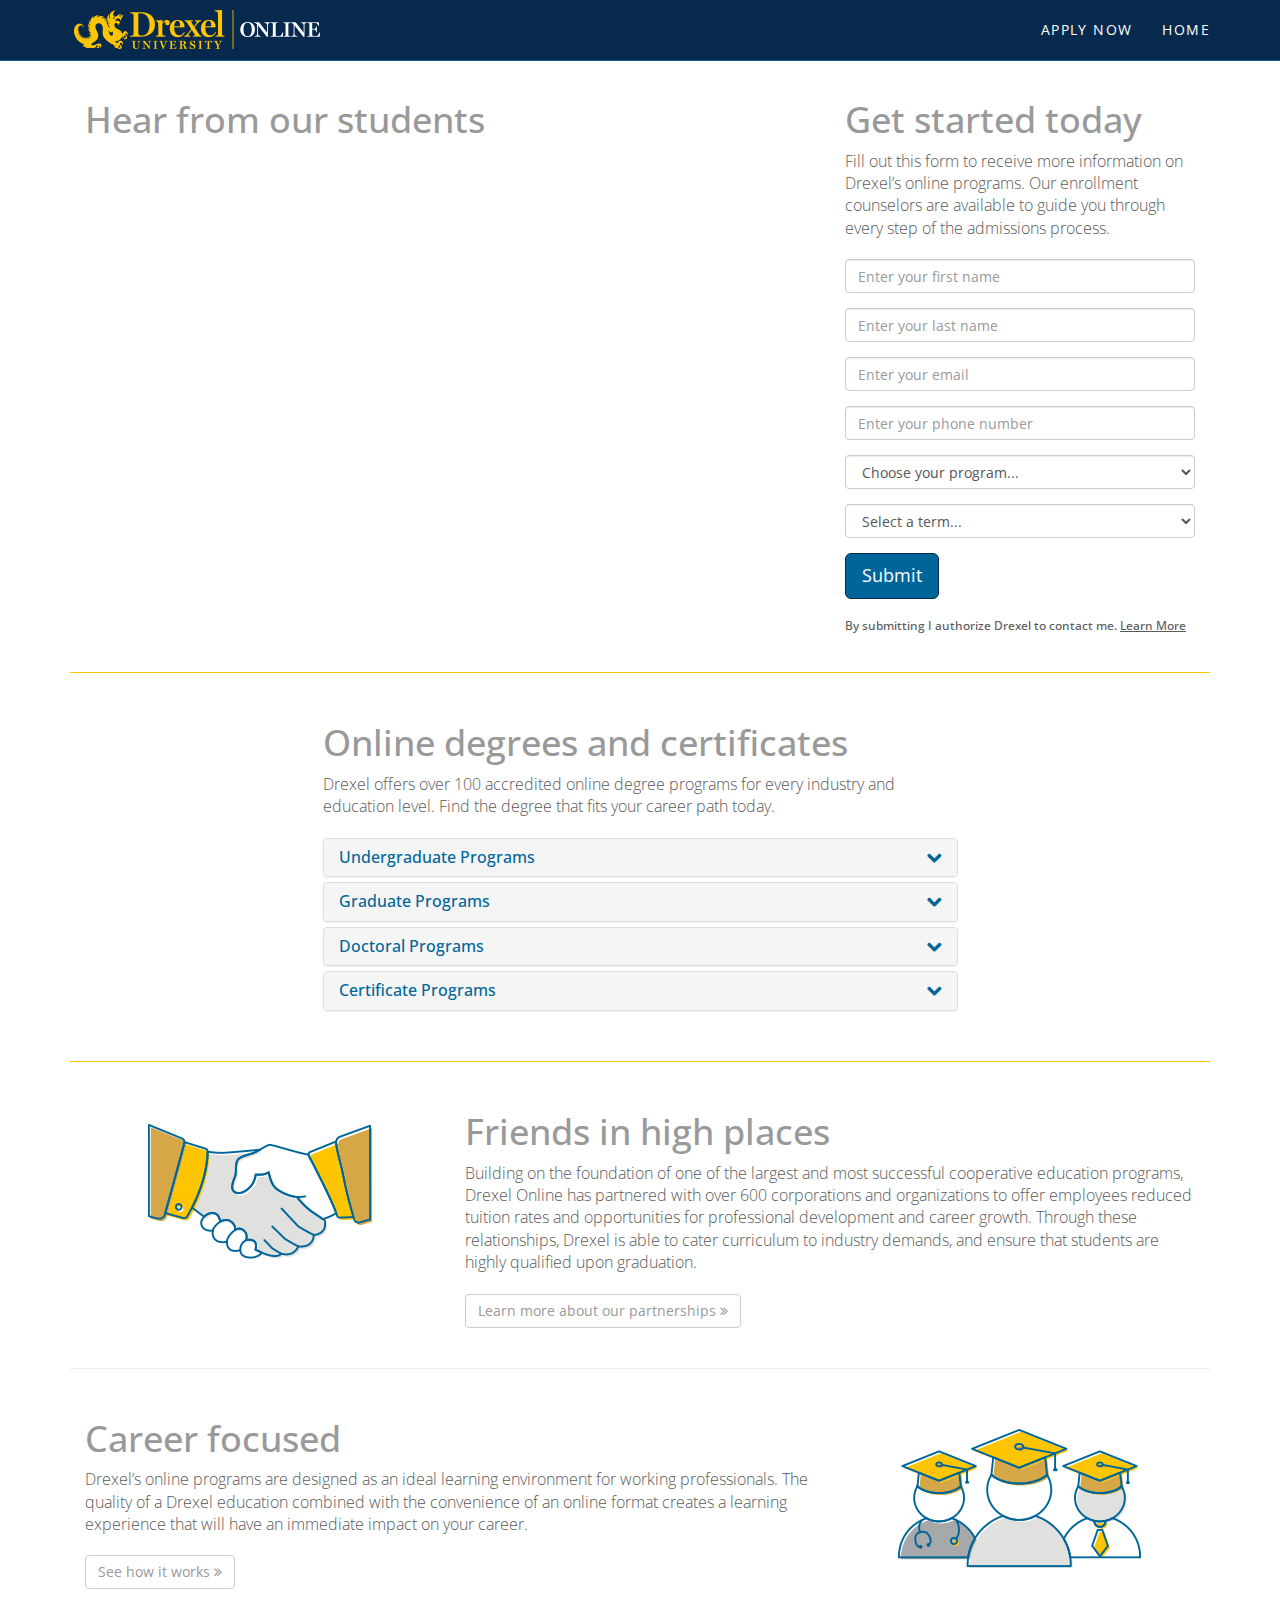
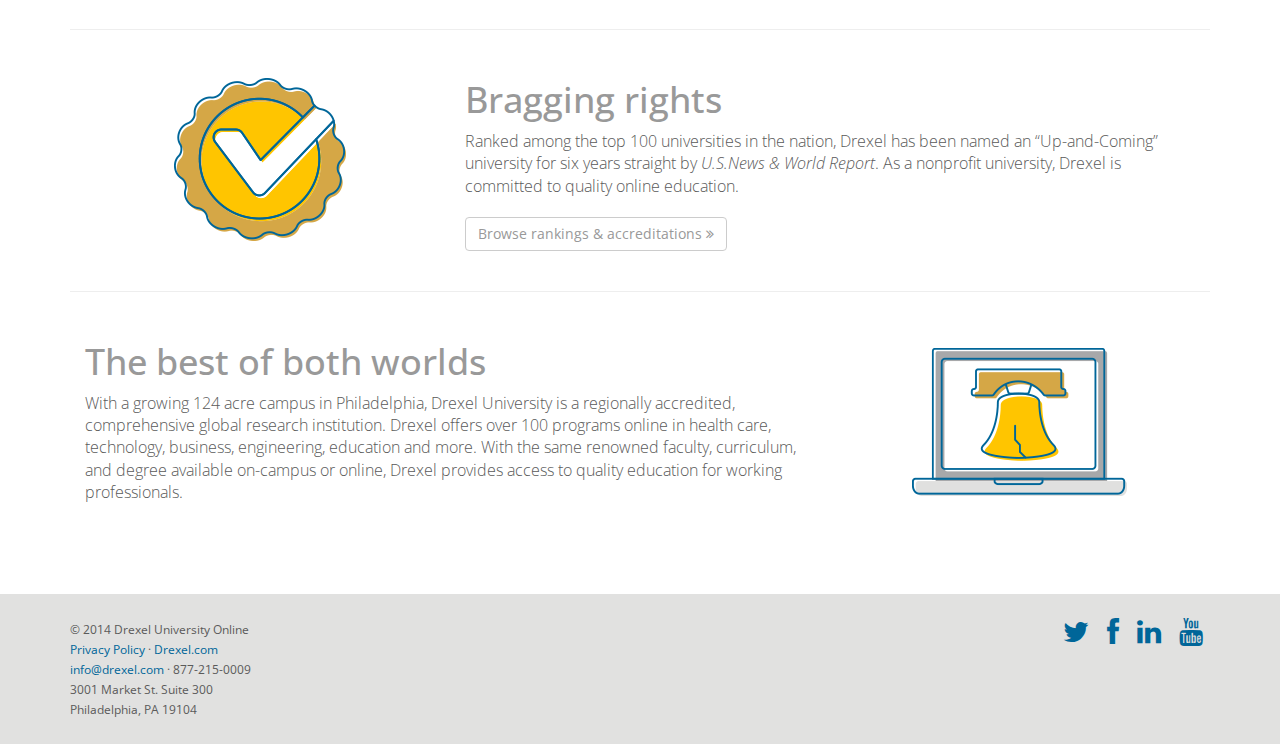
==== commit 3392a5be: "added back in features and icons" ====
--- a/index-v2.html
+++ b/index-v2.html
@@ -259,7 +259,7 @@
       <hr class="featurette-hr">
 
       <div class="row featurette">
-        <div class="col-md-8">
+        <div class="col-md-7 center-block">
           <h1 class="text-muted">Online degrees and certificates</h1>
           <p class="lead">Drexel offers over 100 accredited online degree programs for every industry and education level. Find the degree that fits your career path today.</p>
           
@@ -521,8 +521,55 @@
   </div>
 </div>
         </div>
+      
+
+      </div>
+
+     <hr class="featurette-hr">
+      <div class="row featurette">
+         <div class="col-md-8 col-md-push-4">
+          <h1 class="text-muted">Friends in high places</h1>
+          <p class="lead">Building on the foundation of one of the largest and most successful cooperative education programs, Drexel Online has partnered with over 600 corporations and organizations to offer employees reduced tuition rates and opportunities for professional development and career growth. Through these relationships, Drexel is able to cater curriculum to industry demands, and ensure that students are highly qualified upon graduation.</p>
+            <p><a class="btn btn-default" href="http://www.drexel.com/partnerships/" role="button">Learn more about our partnerships <i class="fa fa-angle-double-right"></i></a></p>
+        </div>
+        <div class="col-md-4 col-md-pull-8">
+         <img class="featurette-image img-responsive center-block" src="images/icon2.png" alt="Handshake">
+        </div>
+       
+      </div>
+      <hr class="featurette-rmi">
+
+      <div class="row featurette">
+        <div class="col-md-8">
+          <h1 class="text-muted">Career focused</h1>
+          <p class="lead">Drexel&rsquo;s online programs are designed as an ideal learning environment for working professionals. The quality of a Drexel education combined with the convenience of an online format creates a learning experience that will have an immediate impact on your career.</p>
+          <p><a class="btn btn-default" href="http://www.drexel.com/demo" role="button">See how it works <i class="fa fa-angle-double-right"></i></a></p>
+        </div>
         <div class="col-md-4">
           <img class="featurette-image img-responsive center-block" src="images/icon3.png" alt="Laptop">
+        </div>
+      </div>
+      <hr class="featurette-divider">
+
+      <div class="row featurette">
+         <div class="col-md-8 col-md-push-4">
+          <h1 class="text-muted">Bragging rights</h1>
+          <p class="lead">Ranked among the top 100 universities in the nation, Drexel has been named an &ldquo;Up-and-Coming&rdquo; university for six years straight by <em>U.S.News &amp; World Report</em>. As a nonprofit university, Drexel is committed to quality online education.</p>
+            <p><a class="btn btn-default" href="http://www.drexel.com/accreditation.aspx" role="button">Browse rankings &amp; accreditations <i class="fa fa-angle-double-right"></i></a></p>
+            
+        </div>
+        <div class="col-md-4 col-md-pull-8">
+         <img class="featurette-image img-responsive center-block" src="images/icon4.png" alt="Awards">
+        </div>
+      </div>
+       <hr class="featurette-divider">
+      <div class="row featurette">
+        <div class="col-md-8">
+          <h1 class="text-muted">The best of both worlds</h1>
+          <p class="lead">With a growing 124 acre campus in Philadelphia, Drexel University is a regionally accredited, comprehensive global research institution. Drexel offers over 100 programs online in health care, technology, business, engineering, education and more. With the same renowned faculty, curriculum, and degree available on-campus or online, Drexel provides access to quality education for working professionals.</p>
+        </div>
+        <div class="col-md-4">
+          <img class="featurette-image img-responsive center-block" src="images/icon1.png" alt="Laptop">
         </div>
       </div>
       <!-- /END THE FEATURETTES -->
--- a/css/custom.css
+++ b/css/custom.css
@@ -174,7 +174,9 @@
 .featurette-hr {
   border-top: 1px solid #ffc600;
 }
-
+.center-block {
+  float:none;
+}
 /* Thin out the marketing headings */
 .featurette-heading {
   font-weight: 300;
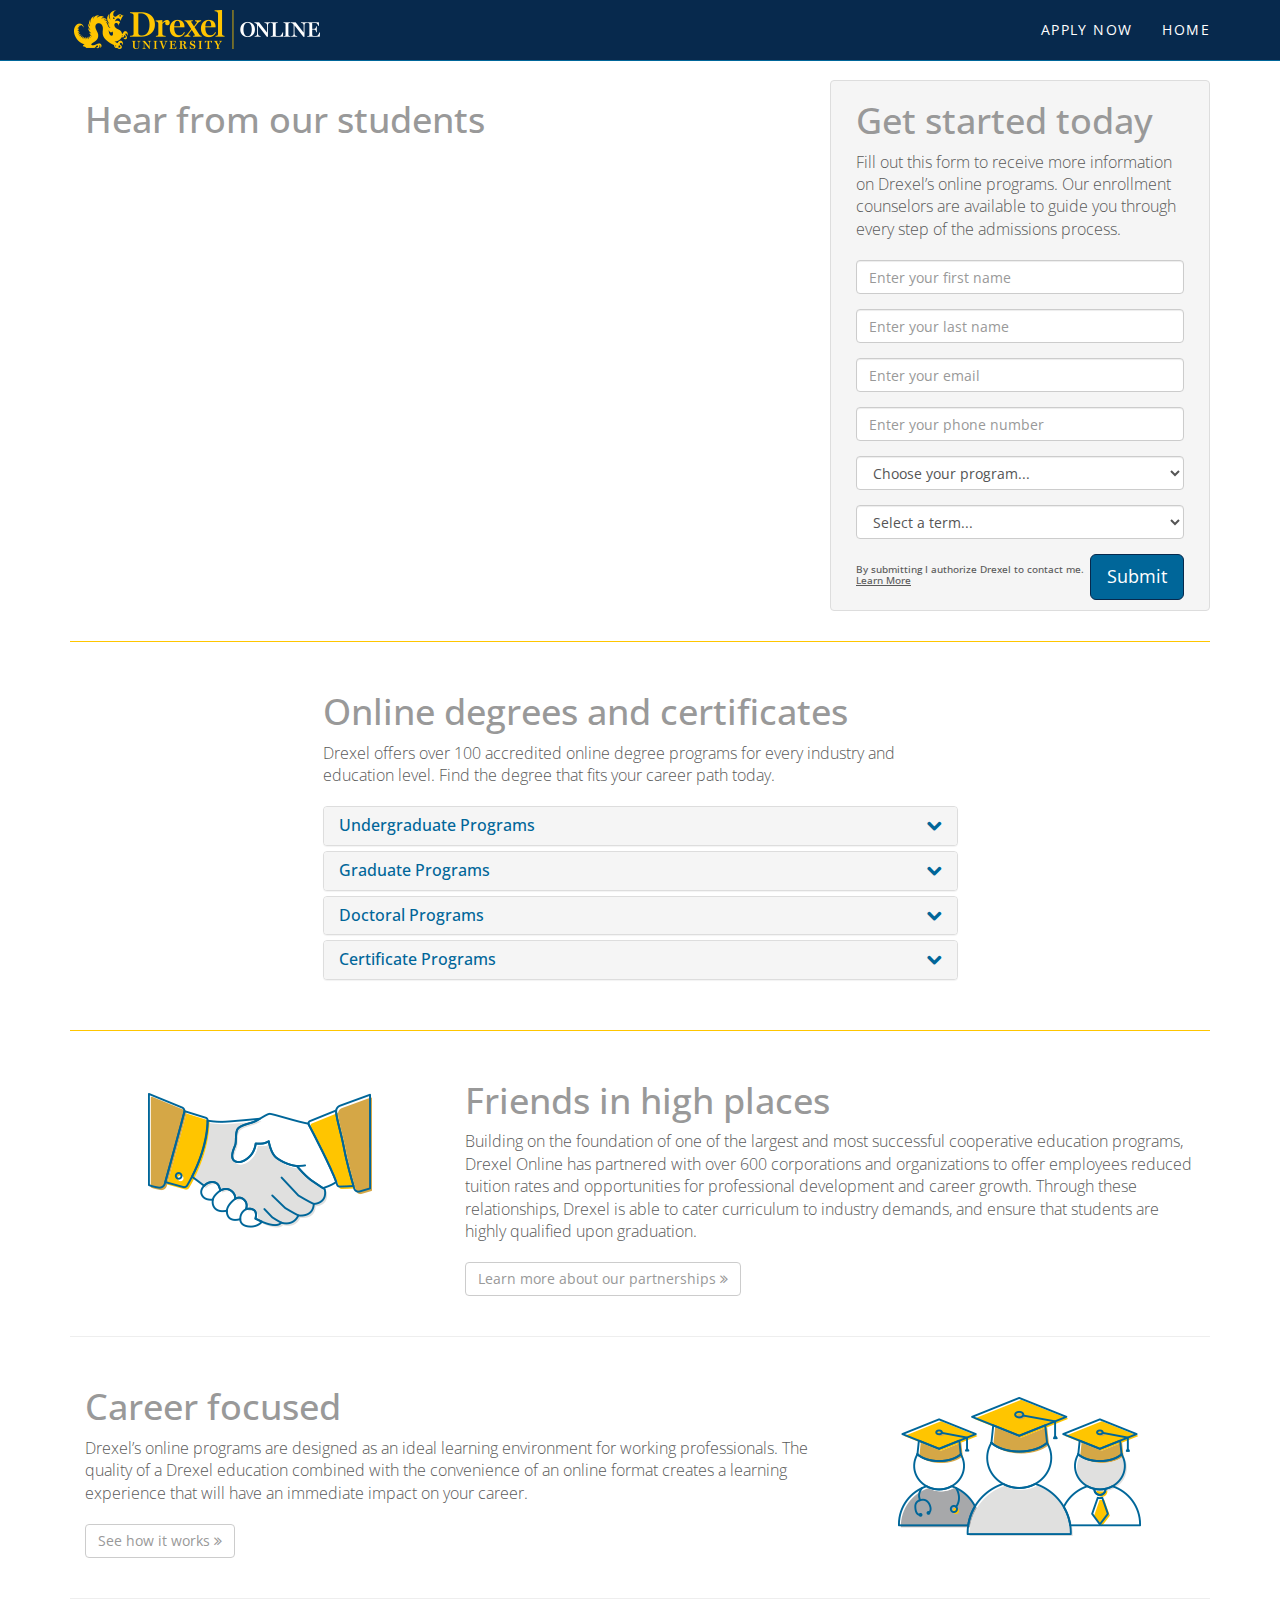
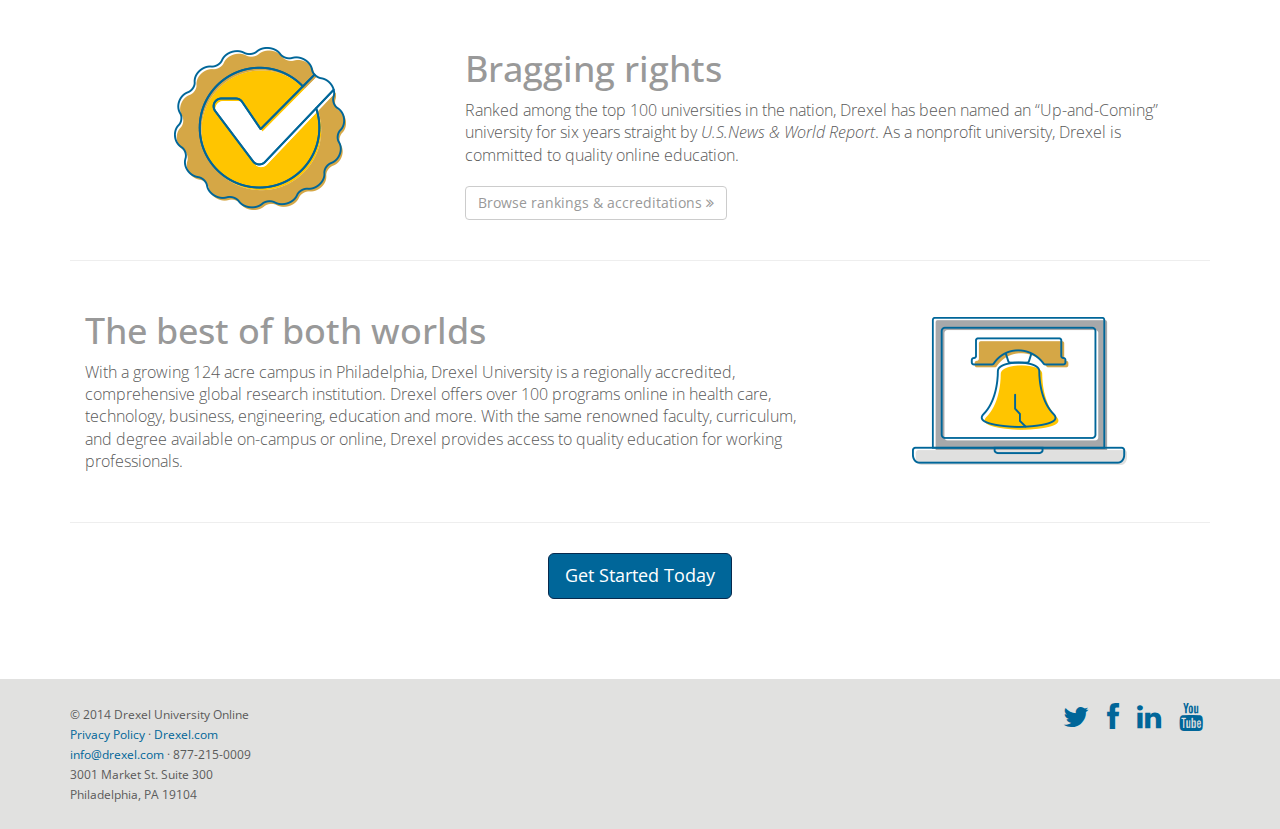
==== commit 51b80449: "added form border" ====
--- a/index-v2.html
+++ b/index-v2.html
@@ -68,7 +68,8 @@
 
         <!-- REQUEST MORE INFORMATION FORM HERE -->
 
-        <div class="col-md-4 col-md-push-8">
+        <div class="col-md-4 col-md-push-8 rmi-box">
+          <div class="rmi-space">
           <h1 class="text-muted" id="rmi">Get started today</h1>
           <p class="lead">Fill out this form to receive more information on Drexel&rsquo;s online programs. Our enrollment counselors are available to guide you through every step of the admissions process.</p>
 <form class="rmi" role="form">
@@ -244,10 +245,13 @@
 
   </select>
 </div>
-
-  <button type="submit" class="btn btn-primary btn-lg">Submit</button>
+<div class="row">
+  <div class="col-xs-9"><h6 class="tooltip-disclaimer">By submitting I authorize Drexel to contact me. <u data-toggle="tooltip" data-original-title="I authorize Drexel University to contact me by telephone and text message at the telephone number provided above, regarding Drexel University’s educational programs.">Learn More</u></h6></div>
+  <div class="col-xs-3">  <button type="submit" class="btn btn-primary btn-lg pull-right">Submit</button>
+</div>
+</div>
 </form>  
-        <h6 class="tooltip-disclaimer">By submitting I authorize Drexel to contact me. <u data-toggle="tooltip" data-original-title="I authorize Drexel University to contact me by telephone and text message at the telephone number provided above, regarding Drexel University’s educational programs.">Learn More</u></h6>
+        </div>
  </div>
   <div class="col-md-8 col-md-pull-4">
         <h1 class="text-muted video-header">Hear from our students</h1>
@@ -572,6 +576,12 @@
           <img class="featurette-image img-responsive center-block" src="images/icon1.png" alt="Laptop">
         </div>
       </div>
+        <hr class="featurette-divider">
+      <div class="row featurette">
+                <div class="col-md-4 center-block">
+          <p style="text-align:center"><a class="btn btn-primary btn-lg" href="#" role="button">Get Started Today</a></p>
+        </div>
+      </div>
       <!-- /END THE FEATURETTES -->
     </div><!-- /.container -->
 
--- a/css/custom.css
+++ b/css/custom.css
@@ -168,8 +168,16 @@
 ------------------------- */
 
 .rmi {
-  margin-top: 20px;
-  margin-bottom: 20px;
+  margin-top: 10px;
+  margin-bottom: 10px;
+}
+.rmi-box {
+    background-color: #f5f5f5;
+    border: 1px solid #ddd;
+    border-radius: 4px;
+}
+.rmi-space {
+  margin: 0 10px;
 }
 .featurette-hr {
   border-top: 1px solid #ffc600;
@@ -198,6 +206,9 @@
 }
 .tooltip.bottom .tooltip-arrow {
   border-bottom-color: #5a5a5a;
+}
+h6 {
+  font-size: 10px;
 }
 
 /* RESPONSIVE CSS
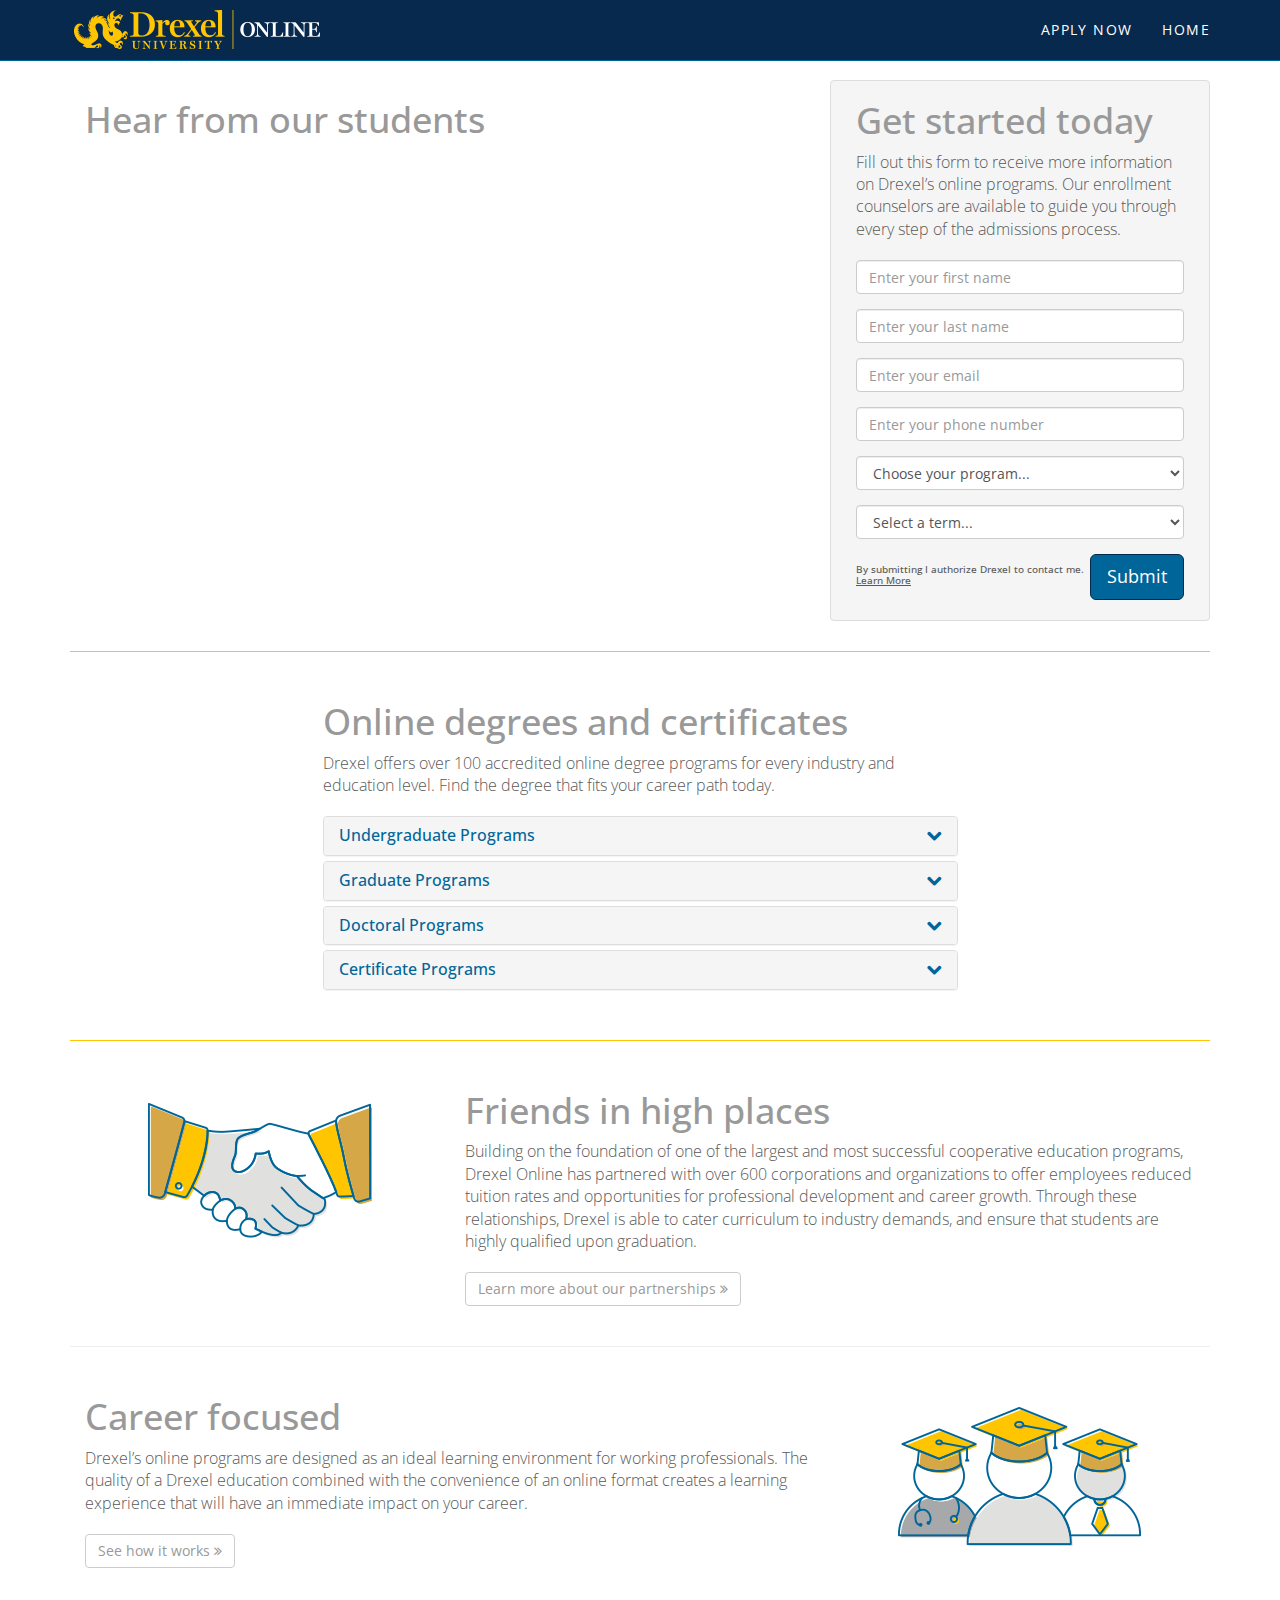
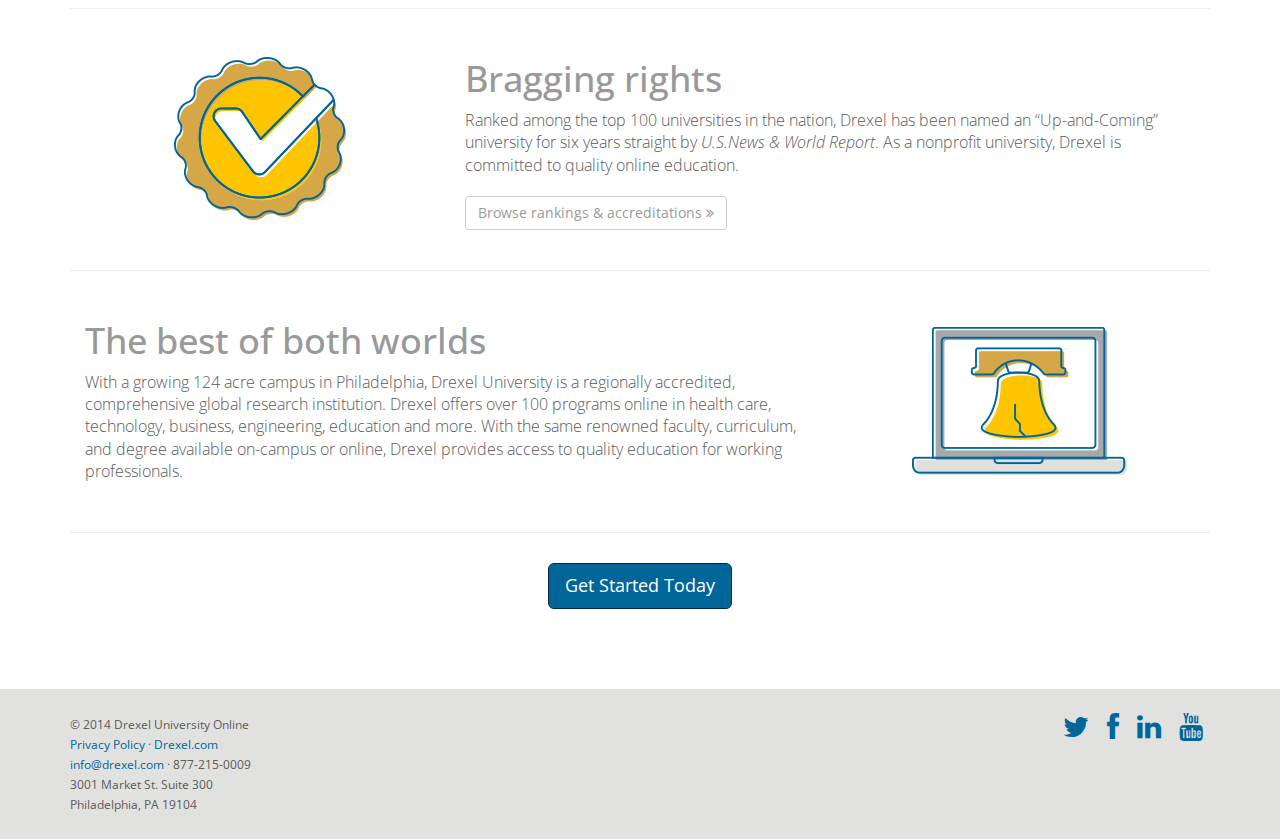
==== commit 6ae8f721: "input fix" ====
--- a/index-v2.html
+++ b/index-v2.html
@@ -90,7 +90,7 @@
     <input type="tel" class="form-control" id="InputPhone1" placeholder="Enter your phone number">
   </div>
   <div class="form-group">
-    <label for="InputDegree1" class="hidden">Program of Interest</label>
+    <label for="ctl00_cpSidebar_shortRMI_ddlProgram" class="hidden">Program of Interest</label>
   <select name="ctl00$cpSidebar$shortRMI$ddlProgram" onchange="$.fn.popUpSubmitOverlay();setTimeout('__doPostBack(\'ctl00$cpSidebar$shortRMI$ddlProgram\',\'\')', 0)" id="ctl00_cpSidebar_shortRMI_ddlProgram" class="form-control SFid~00N30000001Zg5C~~ dynamicDropdown inputError" title="Please pick a program" required="required">
     <option selected="selected" value="" disabled="disabled">Choose your program...</option>
     <option value="69   ">Adult-Gerontology Acute Care Nurse Practitioner Post-Graduate Certificate</option>
@@ -234,7 +234,7 @@
 </select>
 </div>
   <div class="form-group">
-    <label for="InputTerm1" class="hidden">Enrollment Term</label>
+    <label for="ctl00_cpSidebar_shortRMI_ddlTerm" class="hidden">Enrollment Term</label>
 <select name="ctl00$cpSidebar$shortRMI$ddlTerm" id="ctl00_cpSidebar_shortRMI_ddlTerm" title="Pick a term" required="required" class="form-control inputError">
     <option value="" disabled="disabled" selected="selected">Select a term...</option>
     <option value="201415">Fall 2014</option>
@@ -598,6 +598,7 @@
          <div class="col-sm-8 col-sm-pull-4"> <span class="small">&copy; 2014 Drexel University Online <br /> <a href="http://www.drexel.com/privacy.aspx">Privacy Policy</a> &middot; <a href="http://www.drexel.com/">Drexel.com</a><br />
    <a href="mailto:info@drexel.com">info@drexel.com</a> &middot; 877-215-0009 <br /> 3001 Market St. Suite 300<br /> Philadelphia, PA 19104</span></div>
         </div></div>
+      </div>
       </footer>
 
 
--- a/css/custom.css
+++ b/css/custom.css
@@ -169,7 +169,7 @@
 
 .rmi {
   margin-top: 10px;
-  margin-bottom: 10px;
+  margin-bottom: 20px;
 }
 .rmi-box {
     background-color: #f5f5f5;
